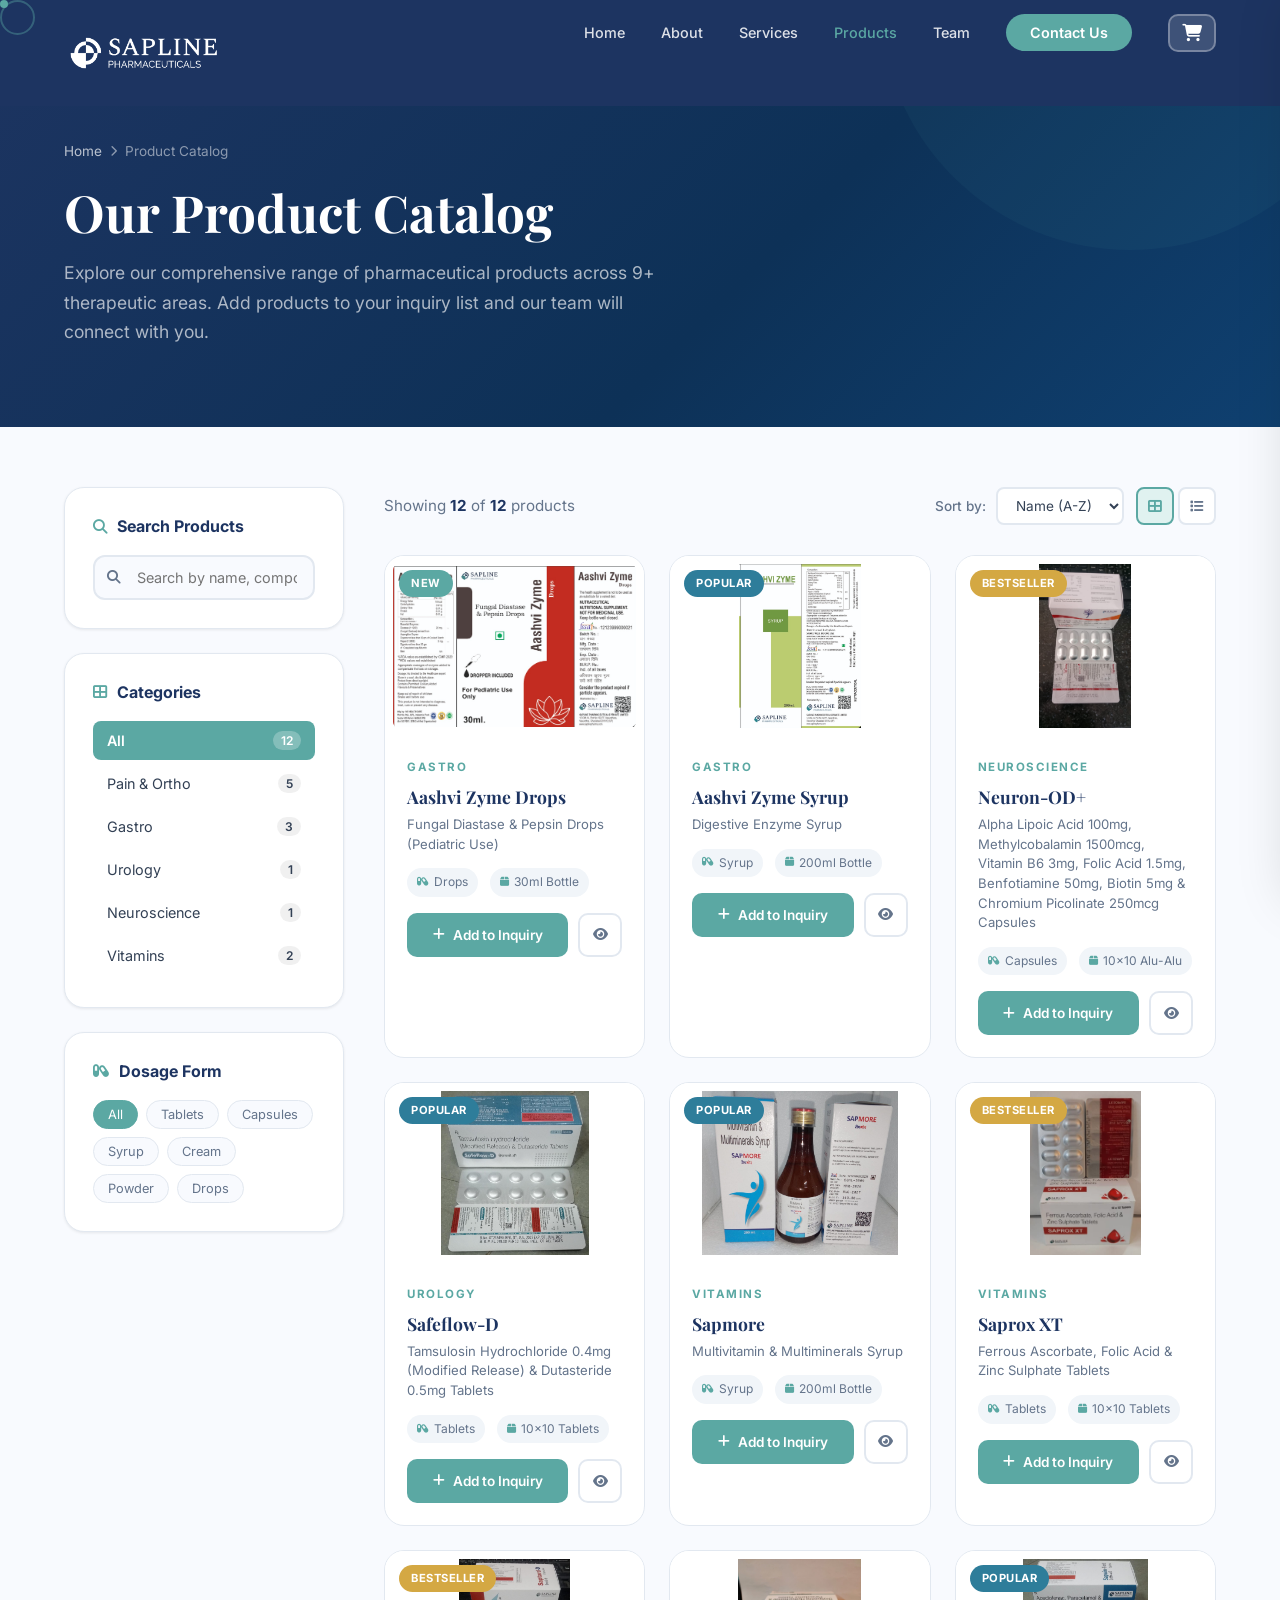
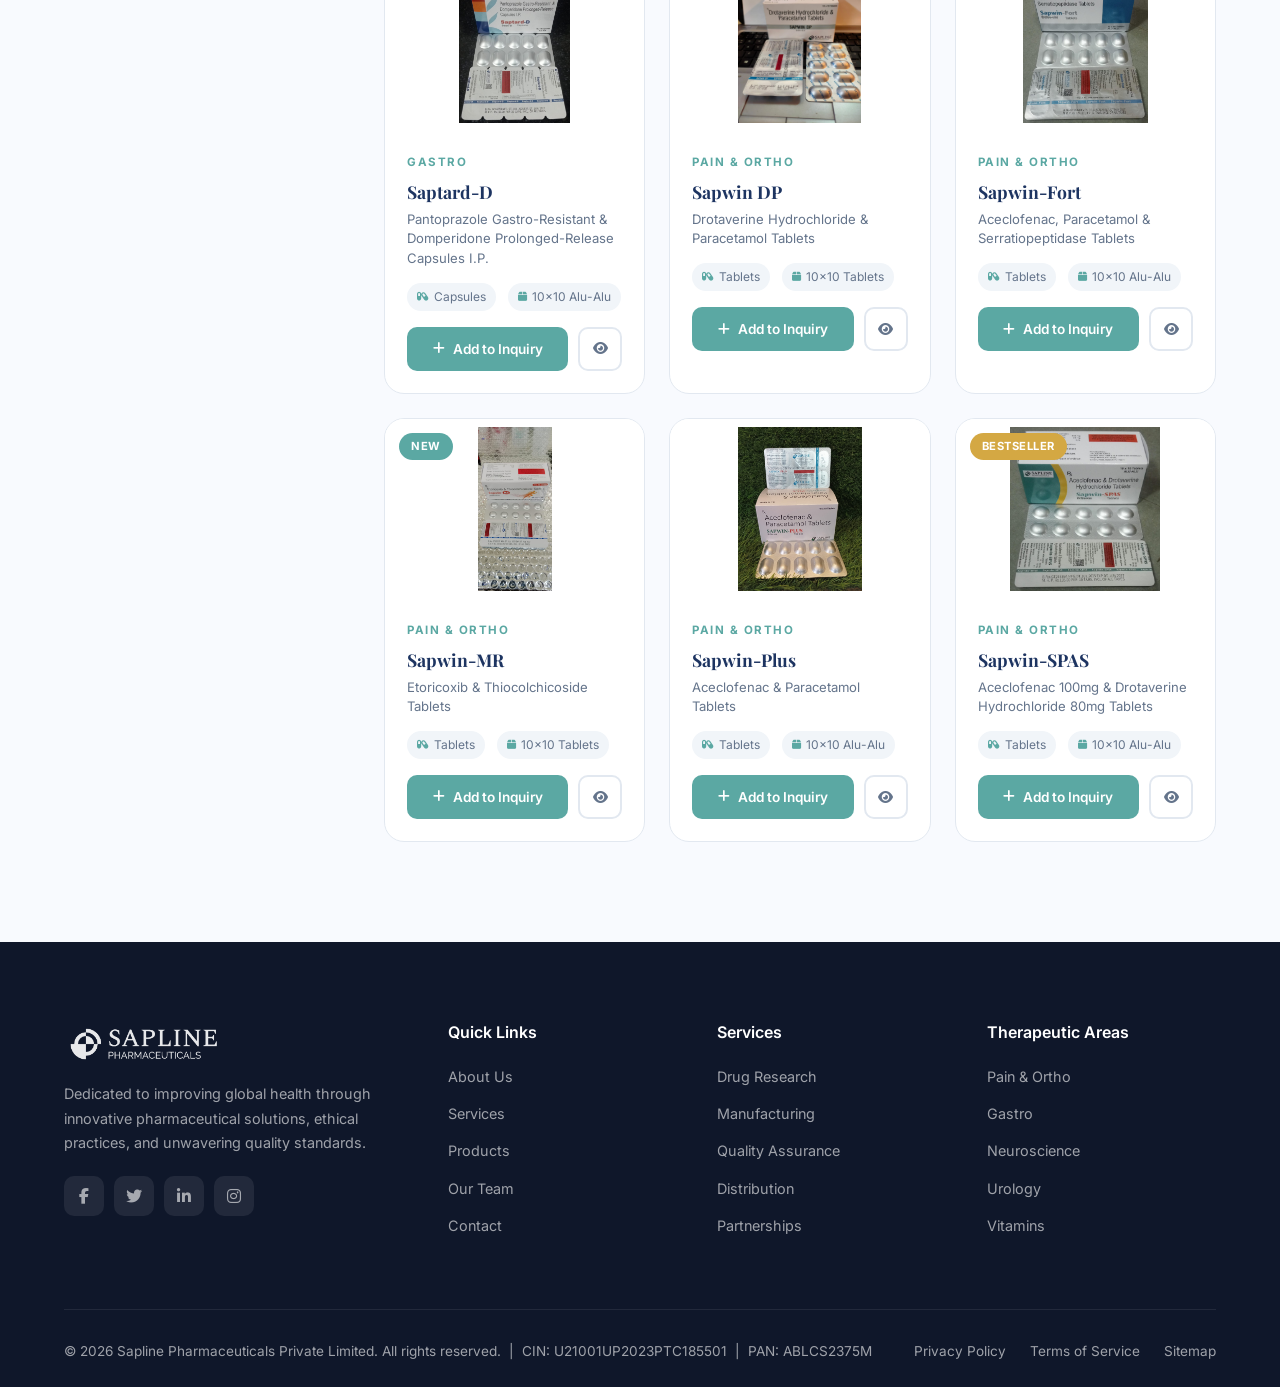
==== products.html @ 9d8cd152 "Build Sapline Pharmaceuticals corporate website Complete pharma website with hero section, about us," ====
<!DOCTYPE html>
<html lang="en">
<head>
    <meta charset="UTF-8">
    <meta name="viewport" content="width=device-width, initial-scale=1.0">
    <title>Product Catalog | Sapline Pharmaceutical</title>
    <link href="https://fonts.googleapis.com/css2?family=Playfair+Display:wght@400;600;700&family=Inter:wght@300;400;500;600;700&display=swap" rel="stylesheet">
    <link rel="stylesheet" href="https://cdnjs.cloudflare.com/ajax/libs/font-awesome/6.7.2/css/all.min.css">
    <link rel="stylesheet" href="css/style.css">
    <link rel="stylesheet" href="css/products.css">
</head>
<body>
    <!-- Custom Cursor -->
    <div class="cursor-dot" id="cursorDot"></div>
    <div class="cursor-outline" id="cursorOutline"></div>

    <!-- Navbar -->
    <nav class="navbar navbar-dark" id="navbar">
        <div class="container">
            <a href="index.html" class="logo">
                <img src="images/logo-transparent.png" alt="Sapline Pharmaceuticals" class="logo-img">
            </a>
            <ul class="nav-links" id="navLinks">
                <li><a href="index.html">Home</a></li>
                <li><a href="index.html#about">About</a></li>
                <li><a href="index.html#services">Services</a></li>
                <li><a href="products.html" style="color:var(--accent) !important">Products</a></li>
                <li><a href="index.html#team">Team</a></li>
                <li><a href="index.html#contact" class="nav-contact">Contact Us</a></li>
                <li>
                    <button class="nav-cart" onclick="openBasket()" title="Inquiry List">
                        <i class="fas fa-shopping-cart"></i>
                        <span class="nav-cart-count" id="topbarCount">0</span>
                    </button>
                </li>
            </ul>
            <div class="hamburger" id="hamburger">
                <span></span>
                <span></span>
                <span></span>
            </div>
        </div>
    </nav>
    <div class="nav-overlay" id="navOverlay"></div>

    <!-- Page Header -->
    <section class="page-header">
        <div class="container">
            <div class="page-breadcrumb">
                <a href="index.html">Home</a>
                <i class="fas fa-chevron-right"></i>
                <span>Product Catalog</span>
            </div>
            <h1>Our Product Catalog</h1>
            <p>Explore our comprehensive range of pharmaceutical products across 9+ therapeutic areas. Add products to your inquiry list and our team will connect with you.</p>
        </div>
    </section>

    <!-- Product Catalog -->
    <section class="catalog">
        <div class="container">
            <div class="catalog-layout">
                <!-- Sidebar -->
                <aside class="catalog-sidebar">
                    <!-- Search -->
                    <div class="filter-card">
                        <h3><i class="fas fa-search"></i> Search Products</h3>
                        <div class="search-box">
                            <i class="fas fa-search"></i>
                            <input type="text" id="searchInput" placeholder="Search by name, composition...">
                        </div>
                    </div>

                    <!-- Categories -->
                    <div class="filter-card">
                        <h3><i class="fas fa-th-large"></i> Categories</h3>
                        <ul class="filter-list" id="categoryList">
                            <!-- Rendered by JS -->
                        </ul>
                    </div>

                    <!-- Dosage Form -->
                    <div class="filter-card">
                        <h3><i class="fas fa-capsules"></i> Dosage Form</h3>
                        <div class="form-tags">
                            <button class="form-tag active" data-form="All" onclick="setFormFilter('All', this)">All</button>
                            <button class="form-tag" data-form="Tablets" onclick="setFormFilter('Tablets', this)">Tablets</button>
                            <button class="form-tag" data-form="Capsules" onclick="setFormFilter('Capsules', this)">Capsules</button>
                            <button class="form-tag" data-form="Syrup" onclick="setFormFilter('Syrup', this)">Syrup</button>
                            <button class="form-tag" data-form="Cream" onclick="setFormFilter('Cream', this)">Cream</button>
                            <button class="form-tag" data-form="Powder" onclick="setFormFilter('Powder', this)">Powder</button>
                            <button class="form-tag" data-form="Drops" onclick="setFormFilter('Drops', this)">Drops</button>
                        </div>
                    </div>
                </aside>

                <!-- Main -->
                <div class="catalog-main">
                    <!-- Top Bar -->
                    <div class="catalog-topbar">
                        <div class="catalog-count" id="catalogCount">
                            <!-- Rendered by JS -->
                        </div>
                        <div style="display:flex;align-items:center;gap:12px;">
                            <div class="catalog-sort">
                                <label>Sort by:</label>
                                <select id="sortSelect">
                                    <option value="name">Name (A-Z)</option>
                                    <option value="category">Category</option>
                                </select>
                            </div>
                            <div class="catalog-view-toggle">
                                <button class="view-btn active" onclick="setView('grid', this)" title="Grid View">
                                    <i class="fas fa-th-large"></i>
                                </button>
                                <button class="view-btn" onclick="setView('list', this)" title="List View">
                                    <i class="fas fa-list"></i>
                                </button>
                            </div>
                        </div>
                    </div>

                    <!-- Product Grid -->
                    <div class="catalog-grid" id="catalogGrid">
                        <!-- Rendered by JS -->
                    </div>
                </div>
            </div>
        </div>
    </section>


    <!-- Basket Side Panel -->
    <div class="basket-overlay" id="basketOverlay"></div>
    <div class="basket-panel" id="basketPanel">
        <div class="basket-header">
            <h3><i class="fas fa-clipboard-list"></i> Inquiry List <span class="basket-header-count">0 items</span></h3>
            <button class="basket-close" onclick="closeBasket()"><i class="fas fa-times"></i></button>
        </div>
        <div class="basket-body" id="basketBody">
            <!-- Rendered by JS -->
        </div>
        <div class="basket-footer">
            <p><i class="fas fa-info-circle"></i> Submit your inquiry and our team will contact you within <strong>5–10 minutes</strong> during business hours.</p>
            <button class="btn-submit-inquiry" onclick="openInquiryModal()">
                Submit Inquiry <i class="fas fa-paper-plane"></i>
            </button>
            <button class="btn-clear-basket" onclick="clearBasket()">
                Clear All
            </button>
        </div>
    </div>

    <!-- Inquiry Form Modal -->
    <div class="inquiry-modal-overlay" id="inquiryModal">
        <div class="inquiry-modal">
            <div class="inquiry-modal-header">
                <h3>Complete Your Inquiry</h3>
                <button class="inquiry-modal-close" onclick="closeInquiryModal()"><i class="fas fa-times"></i></button>
            </div>
            <div class="inquiry-modal-body">
                <div class="inquiry-product-summary">
                    <h4>Products Selected</h4>
                    <ul id="inquirySummaryList">
                        <!-- Rendered by JS -->
                    </ul>
                </div>
                <form class="inquiry-form" id="inquiryForm" action="https://formspree.io/f/xbdppoaq" method="POST">
                    <input type="hidden" name="_subject" value="Product Inquiry from Sapline Website">
                    <input type="hidden" name="products" id="inqProductsHidden">
                    <div class="form-row">
                        <div class="form-group">
                            <label for="inqName">Full Name *</label>
                            <input type="text" id="inqName" name="name" placeholder="Your full name" required>
                        </div>
                        <div class="form-group">
                            <label for="inqEmail">Email *</label>
                            <input type="email" id="inqEmail" name="email" placeholder="you@company.com" required>
                        </div>
                    </div>
                    <div class="form-row">
                        <div class="form-group">
                            <label for="inqPhone">Phone Number *</label>
                            <input type="tel" id="inqPhone" name="phone" placeholder="+91 XXXXX XXXXX" required>
                        </div>
                        <div class="form-group">
                            <label for="inqCompany">Company / Hospital</label>
                            <input type="text" id="inqCompany" name="company" placeholder="Your organization">
                        </div>
                    </div>
                    <div class="form-group">
                        <label for="inqMessage">Additional Requirements</label>
                        <textarea id="inqMessage" name="message" placeholder="Quantity, specific strengths, delivery timeline..."></textarea>
                    </div>
                    <button type="submit" class="btn-send-inquiry">
                        Send Inquiry <i class="fas fa-paper-plane"></i>
                    </button>
                </form>
            </div>
        </div>
    </div>

    <!-- Success Modal -->
    <div class="success-modal-overlay" id="successModal">
        <div class="success-modal">
            <div class="success-icon">
                <i class="fas fa-check"></i>
            </div>
            <h2>Inquiry Submitted!</h2>
            <p class="success-subtitle">
                Thank you for your interest. Our team will <strong>connect with you via call within 5–10 minutes</strong> during business hours. Your product list has been sent to our team.
            </p>
            <div class="success-contact-info">
                <p><i class="fas fa-envelope"></i> saplinepharmaceutical@gmail.com</p>
                <p><i class="fas fa-phone-alt"></i> +91 8002496973</p>
                <p><i class="fas fa-clock"></i> Mon – Sat, 9 AM – 6 PM IST</p>
            </div>
            <button class="btn btn-primary" onclick="closeSuccess()">
                Continue Browsing <i class="fas fa-arrow-right"></i>
            </button>
        </div>
    </div>

    <!-- Quick View Modal -->
    <div class="quickview-overlay" id="quickviewOverlay">
        <div class="quickview-modal">
            <div class="quickview-top">
                <div class="quickview-image">
                    <i class="fas fa-pills" id="qvIcon"></i>
                </div>
                <div class="quickview-info">
                    <button class="quickview-close" onclick="closeQuickView()"><i class="fas fa-times"></i></button>
                    <div class="quickview-category" id="qvCategory">Category</div>
                    <h2 id="qvName">Product Name</h2>
                    <div class="quickview-details">
                        <div class="quickview-detail">
                            <strong>Composition</strong>
                            <span id="qvComposition">—</span>
                        </div>
                        <div class="quickview-detail">
                            <strong>Dosage Form</strong>
                            <span id="qvForm">—</span>
                        </div>
                        <div class="quickview-detail">
                            <strong>Packaging</strong>
                            <span id="qvPackaging">—</span>
                        </div>
                        <div class="quickview-detail">
                            <strong>Category</strong>
                            <span id="qvCategory2">—</span>
                        </div>
                    </div>
                    <div class="quickview-actions">
                        <button class="btn-inquiry" id="qvInquiryBtn">
                            <i class="fas fa-plus"></i> Add to Inquiry
                        </button>
                    </div>
                </div>
            </div>
        </div>
    </div>

    <!-- Footer -->
    <footer class="footer">
        <div class="container">
            <div class="footer-grid">
                <div class="footer-brand">
                    <a href="index.html" class="logo">
                        <img src="images/logo-transparent.png" alt="Sapline Pharmaceuticals" class="logo-img">
                    </a>
                    <p>Dedicated to improving global health through innovative pharmaceutical solutions, ethical practices, and unwavering quality standards.</p>
                    <div class="footer-socials">
                        <a href="#"><i class="fab fa-facebook-f"></i></a>
                        <a href="#"><i class="fab fa-twitter"></i></a>
                        <a href="#"><i class="fab fa-linkedin-in"></i></a>
                        <a href="#"><i class="fab fa-instagram"></i></a>
                    </div>
                </div>
                <div class="footer-col">
                    <h4>Quick Links</h4>
                    <ul>
                        <li><a href="index.html#about">About Us</a></li>
                        <li><a href="index.html#services">Services</a></li>
                        <li><a href="products.html">Products</a></li>
                        <li><a href="index.html#team">Our Team</a></li>
                        <li><a href="index.html#contact">Contact</a></li>
                    </ul>
                </div>
                <div class="footer-col">
                    <h4>Services</h4>
                    <ul>
                        <li><a href="#">Drug Research</a></li>
                        <li><a href="#">Manufacturing</a></li>
                        <li><a href="#">Quality Assurance</a></li>
                        <li><a href="#">Distribution</a></li>
                        <li><a href="#">Partnerships</a></li>
                    </ul>
                </div>
                <div class="footer-col">
                    <h4>Therapeutic Areas</h4>
                    <ul>
                        <li><a href="products.html">Pain & Ortho</a></li>
                        <li><a href="products.html">Gastro</a></li>
                        <li><a href="products.html">Neuroscience</a></li>
                        <li><a href="products.html">Urology</a></li>
                        <li><a href="products.html">Vitamins</a></li>
                    </ul>
                </div>
            </div>
            <div class="footer-bottom">
                <p>&copy; 2026 Sapline Pharmaceuticals Private Limited. All rights reserved. &nbsp;|&nbsp; CIN: U21001UP2023PTC185501 &nbsp;|&nbsp; PAN: ABLCS2375M</p>
                <div class="footer-bottom-links">
                    <a href="#">Privacy Policy</a>
                    <a href="#">Terms of Service</a>
                    <a href="#">Sitemap</a>
                </div>
            </div>
        </div>
    </footer>

    <!-- Back to Top -->
    <button class="back-to-top" id="backToTop">
        <i class="fas fa-arrow-up"></i>
    </button>

    <script src="js/main.js"></script>
    <script src="js/products.js"></script>
</body>
</html>
---- css/style.css ----
/* ============================================
   SAPLINE PHARMACEUTICAL — MAIN STYLES
   ============================================ */

/* ===== CSS VARIABLES ===== */
:root {
    --primary: #1d3461;
    --primary-light: #25497d;
    --accent: #5ba8a3;
    --accent-dark: #4a9090;
    --accent-light: #e0f2f0;
    --secondary: #2e7d9a;
    --white: #ffffff;
    --light: #f8fafe;
    --gray-100: #f1f5f9;
    --gray-200: #e2e8f0;
    --gray-300: #cbd5e1;
    --gray-500: #64748b;
    --gray-700: #334155;
    --gray-900: #0f172a;
    --gold: #d4a843;
    --shadow-sm: 0 1px 3px rgba(0,0,0,0.08);
    --shadow-md: 0 4px 20px rgba(0,0,0,0.1);
    --shadow-lg: 0 10px 40px rgba(0,0,0,0.12);
    --shadow-xl: 0 20px 60px rgba(0,0,0,0.15);
    --radius: 12px;
    --radius-lg: 20px;
    --transition: all 0.4s cubic-bezier(0.25, 0.46, 0.45, 0.94);
}

/* ===== RESET & BASE ===== */
*, *::before, *::after {
    margin: 0;
    padding: 0;
    box-sizing: border-box;
}

html {
    scroll-behavior: smooth;
    scroll-padding-top: 80px;
}

body {
    font-family: 'Inter', sans-serif;
    color: var(--gray-700);
    line-height: 1.7;
    overflow-x: hidden;
    background: var(--white);
}

h1, h2, h3, h4 {
    font-family: 'Playfair Display', serif;
    color: var(--primary);
    line-height: 1.3;
}

a {
    text-decoration: none;
    color: inherit;
}

img {
    max-width: 100%;
    display: block;
}

/* ===== UTILITY ===== */
.container {
    max-width: 1200px;
    margin: 0 auto;
    padding: 0 24px;
}

.section {
    padding: 100px 0;
}

.section-label {
    display: inline-flex;
    align-items: center;
    gap: 8px;
    font-size: 0.8rem;
    font-weight: 600;
    letter-spacing: 3px;
    text-transform: uppercase;
    color: var(--accent);
    margin-bottom: 16px;
}

.section-label::before {
    content: '';
    width: 30px;
    height: 2px;
    background: var(--accent);
}

.section-title {
    font-size: clamp(2rem, 4vw, 3rem);
    margin-bottom: 20px;
}

.section-subtitle {
    font-size: 1.1rem;
    color: var(--gray-500);
    max-width: 600px;
}

.section-header {
    text-align: center;
    margin-bottom: 60px;
}

.section-header .section-subtitle {
    margin: 0 auto;
}

/* ===== BUTTONS ===== */
.btn {
    display: inline-flex;
    align-items: center;
    gap: 10px;
    padding: 14px 32px;
    border-radius: 50px;
    font-family: 'Inter', sans-serif;
    font-size: 0.95rem;
    font-weight: 600;
    cursor: pointer;
    border: none;
    transition: var(--transition);
    position: relative;
    overflow: hidden;
}

.btn-primary {
    background: var(--accent);
    color: var(--white);
}

.btn-primary:hover {
    background: var(--accent-dark);
    transform: translateY(-2px);
    box-shadow: 0 8px 25px rgba(91, 168, 163, 0.4);
}

.btn-outline {
    background: transparent;
    color: var(--white);
    border: 2px solid rgba(255,255,255,0.4);
}

.btn-outline:hover {
    background: var(--white);
    color: var(--primary);
    border-color: var(--white);
}

.btn-dark {
    background: var(--primary);
    color: var(--white);
}

.btn-dark:hover {
    background: var(--primary-light);
    transform: translateY(-2px);
    box-shadow: 0 8px 25px rgba(29, 52, 97, 0.3);
}

/* ===== ANIMATIONS ===== */
@keyframes fadeInUp {
    from { opacity: 0; transform: translateY(40px); }
    to { opacity: 1; transform: translateY(0); }
}

@keyframes fadeInLeft {
    from { opacity: 0; transform: translateX(-40px); }
    to { opacity: 1; transform: translateX(0); }
}

@keyframes fadeInRight {
    from { opacity: 0; transform: translateX(40px); }
    to { opacity: 1; transform: translateX(0); }
}

@keyframes fadeIn {
    from { opacity: 0; }
    to { opacity: 1; }
}

@keyframes scaleIn {
    from { opacity: 0; transform: scale(0.9); }
    to { opacity: 1; transform: scale(1); }
}

@keyframes float {
    0%, 100% { transform: translateY(0); }
    50% { transform: translateY(-15px); }
}

@keyframes pulse {
    0%, 100% { transform: scale(1); opacity: 0.6; }
    50% { transform: scale(1.05); opacity: 0.8; }
}

@keyframes slideDown {
    from { transform: translateY(-100%); opacity: 0; }
    to { transform: translateY(0); opacity: 1; }
}

@keyframes morphBlob {
    0% { border-radius: 60% 40% 30% 70% / 60% 30% 70% 40%; }
    50% { border-radius: 30% 60% 70% 40% / 50% 60% 30% 60%; }
    100% { border-radius: 60% 40% 30% 70% / 60% 30% 70% 40%; }
}

@keyframes shimmer {
    0% { background-position: -200% 0; }
    100% { background-position: 200% 0; }
}

@keyframes bounceIn {
    0% { transform: scale(0); opacity: 0; }
    50% { transform: scale(1.15); }
    100% { transform: scale(1); opacity: 1; }
}

@keyframes slideInRight {
    from { transform: translateX(100%); opacity: 0; }
    to { transform: translateX(0); opacity: 1; }
}

@keyframes slideOutRight {
    from { transform: translateX(0); opacity: 1; }
    to { transform: translateX(100%); opacity: 0; }
}

.reveal {
    opacity: 0;
    transform: translateY(40px);
    transition: opacity 0.8s ease, transform 0.8s ease;
}

.reveal.active {
    opacity: 1;
    transform: translateY(0);
}

.reveal-left {
    opacity: 0;
    transform: translateX(-40px);
    transition: opacity 0.8s ease, transform 0.8s ease;
}

.reveal-left.active {
    opacity: 1;
    transform: translateX(0);
}

.reveal-right {
    opacity: 0;
    transform: translateX(40px);
    transition: opacity 0.8s ease, transform 0.8s ease;
}

.reveal-right.active {
    opacity: 1;
    transform: translateX(0);
}

.reveal-scale {
    opacity: 0;
    transform: scale(0.9);
    transition: opacity 0.8s ease, transform 0.8s ease;
}

.reveal-scale.active {
    opacity: 1;
    transform: scale(1);
}

.stagger-children .reveal:nth-child(1) { transition-delay: 0.1s; }
.stagger-children .reveal:nth-child(2) { transition-delay: 0.2s; }
.stagger-children .reveal:nth-child(3) { transition-delay: 0.3s; }
.stagger-children .reveal:nth-child(4) { transition-delay: 0.4s; }
.stagger-children .reveal:nth-child(5) { transition-delay: 0.5s; }
.stagger-children .reveal:nth-child(6) { transition-delay: 0.6s; }

/* ===== PRELOADER ===== */
.preloader {
    position: fixed;
    top: 0;
    left: 0;
    width: 100%;
    height: 100%;
    background: var(--primary);
    z-index: 10000;
    display: flex;
    flex-direction: column;
    align-items: center;
    justify-content: center;
    transition: opacity 0.6s ease, visibility 0.6s ease;
}

.preloader.hide {
    opacity: 0;
    visibility: hidden;
}

.preloader-logo {
    display: flex;
    flex-direction: column;
    align-items: center;
    gap: 6px;
    margin-bottom: 30px;
    animation: fadeIn 0.8s ease;
}

.preloader-logo-img {
    height: 64px;
    width: auto;
    filter: brightness(0) invert(1);
}

.preloader-bar {
    width: 200px;
    height: 3px;
    background: rgba(255,255,255,0.1);
    border-radius: 10px;
    overflow: hidden;
}

.preloader-bar::after {
    content: '';
    display: block;
    width: 0%;
    height: 100%;
    background: var(--accent);
    border-radius: 10px;
    animation: loadBar 1.8s ease forwards;
}

@keyframes loadBar {
    to { width: 100%; }
}

/* ===== NAVBAR ===== */
.navbar {
    position: fixed;
    top: 0;
    left: 0;
    width: 100%;
    z-index: 1000;
    padding: 20px 0;
    transition: var(--transition);
}

.navbar.scrolled {
    background: rgba(255, 255, 255, 0.97);
    backdrop-filter: blur(20px);
    padding: 12px 0;
    box-shadow: 0 2px 20px rgba(0,0,0,0.08);
}

.navbar .container {
    display: flex;
    align-items: center;
    justify-content: space-between;
}

.logo {
    display: flex;
    align-items: center;
    gap: 12px;
    text-decoration: none;
    transition: var(--transition);
}

/* Real logo image — always original colors */
.logo-img {
    height: 44px;
    width: auto;
    filter: none;
    transition: opacity 0.3s ease;
    flex-shrink: 0;
}

.logo:hover .logo-img {
    opacity: 0.85;
}

/* Home page: frosted-glass pill on hero (before scroll) */
.navbar:not(.scrolled):not(.navbar-dark) .logo {
    background: rgba(255, 255, 255, 0.92);
    padding: 6px 16px 6px 10px;
    border-radius: 50px;
    backdrop-filter: blur(8px);
}

/* White scrolled navbar: no pill needed */
.navbar.scrolled .logo {
    background: none;
    padding: 0;
    backdrop-filter: none;
}

/* Products page dark navbar: white logo, no pill */
.navbar-dark .logo-img {
    filter: brightness(0) invert(1);
}


.nav-links {
    display: flex;
    align-items: center;
    gap: 36px;
    list-style: none;
}

.nav-links a {
    font-size: 0.9rem;
    font-weight: 500;
    color: rgba(255,255,255,0.85);
    transition: var(--transition);
    position: relative;
}

.nav-links a::after {
    content: '';
    position: absolute;
    bottom: -4px;
    left: 0;
    width: 0;
    height: 2px;
    background: var(--accent);
    transition: var(--transition);
}

.nav-links a:hover::after {
    width: 100%;
}

.nav-links a:hover {
    color: var(--white);
}

.navbar.scrolled .nav-links a {
    color: var(--gray-500);
}

.navbar.scrolled .nav-links a:hover {
    color: var(--primary);
}

.nav-contact {
    padding: 10px 24px;
    background: var(--accent);
    color: var(--white) !important;
    border-radius: 50px;
    font-weight: 600 !important;
}

.nav-contact:hover {
    background: var(--accent-dark);
    color: var(--white) !important;
    transform: translateY(-1px);
}

.nav-contact::after {
    display: none !important;
}

/* Navbar on inner pages (always dark) */
.navbar-dark {
    background: var(--primary);
    padding: 14px 0;
}

.navbar-dark.scrolled {
    background: var(--primary);
    box-shadow: 0 4px 20px rgba(0,0,0,0.2);
}


.navbar-dark .nav-links a {
    color: rgba(255,255,255,0.85);
}

.navbar-dark.scrolled .nav-links a {
    color: rgba(255,255,255,0.85);
}

.navbar-dark .nav-links a:hover {
    color: var(--white);
}

.navbar-dark.scrolled .nav-links a:hover {
    color: var(--white);
}

.navbar-dark .hamburger span {
    background: var(--white);
}

.navbar-dark.scrolled .hamburger span {
    background: var(--white);
}

.hamburger {
    display: none;
    flex-direction: column;
    gap: 5px;
    cursor: pointer;
    z-index: 1001;
}

.hamburger span {
    width: 25px;
    height: 2px;
    background: var(--white);
    transition: var(--transition);
}

.navbar.scrolled .hamburger span {
    background: var(--primary);
}

/* ===== HERO ===== */
.hero {
    position: relative;
    min-height: 100vh;
    display: flex;
    align-items: center;
    background: linear-gradient(135deg, var(--primary) 0%, #244070 50%, #2a4e82 100%);
    overflow: hidden;
}

.hero-bg-shapes {
    position: absolute;
    width: 100%;
    height: 100%;
    top: 0;
    left: 0;
    overflow: hidden;
}

.hero-shape {
    position: absolute;
    border-radius: 50%;
    opacity: 0.06;
    background: var(--accent);
}

.hero-shape:nth-child(1) {
    width: 600px;
    height: 600px;
    top: -200px;
    right: -100px;
    animation: morphBlob 8s ease-in-out infinite, float 6s ease-in-out infinite;
}

.hero-shape:nth-child(2) {
    width: 400px;
    height: 400px;
    bottom: -100px;
    left: -100px;
    animation: morphBlob 10s ease-in-out infinite reverse, float 8s ease-in-out infinite reverse;
}

.hero-shape:nth-child(3) {
    width: 200px;
    height: 200px;
    top: 50%;
    left: 50%;
    animation: pulse 4s ease-in-out infinite;
}

.hero-particles {
    position: absolute;
    width: 100%;
    height: 100%;
    top: 0;
    left: 0;
}

.particle {
    position: absolute;
    width: 4px;
    height: 4px;
    background: rgba(91, 168, 163, 0.3);
    border-radius: 50%;
    animation: float 3s ease-in-out infinite;
}

.hero-grid {
    position: absolute;
    width: 100%;
    height: 100%;
    background-image:
        linear-gradient(rgba(255,255,255,0.03) 1px, transparent 1px),
        linear-gradient(90deg, rgba(255,255,255,0.03) 1px, transparent 1px);
    background-size: 60px 60px;
}

.hero .container {
    position: relative;
    z-index: 2;
    display: grid;
    grid-template-columns: 1fr 1fr;
    gap: 60px;
    align-items: center;
    padding-top: 100px;
    padding-bottom: 60px;
}

.hero-content {
    animation: fadeInLeft 1s ease 0.5s both;
}

.hero-badge {
    display: inline-flex;
    align-items: center;
    gap: 8px;
    padding: 8px 18px;
    background: rgba(91, 168, 163, 0.15);
    border: 1px solid rgba(91, 168, 163, 0.3);
    border-radius: 50px;
    color: var(--accent);
    font-size: 0.8rem;
    font-weight: 600;
    letter-spacing: 1px;
    text-transform: uppercase;
    margin-bottom: 24px;
}

.hero-badge i {
    font-size: 0.7rem;
}

.hero h1 {
    font-size: clamp(2.5rem, 5vw, 3.8rem);
    color: var(--white);
    margin-bottom: 24px;
    line-height: 1.15;
}

.hero h1 .highlight {
    background: linear-gradient(135deg, var(--accent), #7ecdc8);
    -webkit-background-clip: text;
    -webkit-text-fill-color: transparent;
    background-clip: text;
}

.hero-description {
    font-size: 1.15rem;
    color: rgba(255,255,255,0.7);
    margin-bottom: 40px;
    max-width: 520px;
    line-height: 1.8;
}

.hero-buttons {
    display: flex;
    gap: 16px;
    flex-wrap: wrap;
}

.hero-stats {
    display: flex;
    gap: 40px;
    margin-top: 50px;
    padding-top: 40px;
    border-top: 1px solid rgba(255,255,255,0.1);
}

.hero-stat h3 {
    font-size: 2.2rem;
    color: var(--accent);
    font-family: 'Inter', sans-serif;
    font-weight: 700;
}

.hero-stat p {
    color: rgba(255,255,255,0.5);
    font-size: 0.85rem;
    font-weight: 500;
    text-transform: uppercase;
    letter-spacing: 1px;
}

.hero-visual {
    animation: fadeInRight 1s ease 0.8s both;
    position: relative;
    display: flex;
    justify-content: center;
    align-items: center;
}

.hero-image-wrapper {
    position: relative;
    width: 450px;
    height: 450px;
}

.hero-main-circle {
    width: 100%;
    height: 100%;
    border-radius: 50%;
    background: linear-gradient(135deg, rgba(91,168,163,0.2), rgba(46,125,154,0.2));
    display: flex;
    align-items: center;
    justify-content: center;
    position: relative;
    animation: morphBlob 10s ease-in-out infinite;
}

.hero-main-circle img {
    width: 75%;
    height: 75%;
    object-fit: cover;
    border-radius: 50%;
}

.hero-floating-card {
    position: absolute;
    background: rgba(255,255,255,0.1);
    backdrop-filter: blur(20px);
    border: 1px solid rgba(255,255,255,0.15);
    border-radius: var(--radius);
    padding: 16px 20px;
    display: flex;
    align-items: center;
    gap: 12px;
    color: var(--white);
    animation: float 4s ease-in-out infinite;
}

.hero-floating-card:nth-child(2) {
    top: 10%;
    right: -30px;
    animation-delay: 0.5s;
}

.hero-floating-card:nth-child(3) {
    bottom: 15%;
    left: -40px;
    animation-delay: 1s;
}

.hero-floating-card .card-icon {
    width: 44px;
    height: 44px;
    border-radius: 10px;
    background: rgba(91, 168, 163, 0.3);
    display: flex;
    align-items: center;
    justify-content: center;
    font-size: 1.1rem;
    color: var(--accent);
}

.hero-floating-card .card-text h4 {
    font-family: 'Inter', sans-serif;
    font-size: 0.85rem;
    color: var(--white);
    font-weight: 600;
}

.hero-floating-card .card-text p {
    font-size: 0.75rem;
    color: rgba(255,255,255,0.6);
}

/* ===== TRUSTED BY ===== */
.trusted {
    padding: 40px 0;
    background: var(--light);
    border-bottom: 1px solid var(--gray-200);
}

.trusted p {
    text-align: center;
    font-size: 0.8rem;
    text-transform: uppercase;
    letter-spacing: 3px;
    color: var(--gray-500);
    font-weight: 600;
    margin-bottom: 30px;
}

.trusted-logos {
    display: flex;
    justify-content: center;
    align-items: center;
    gap: 60px;
    flex-wrap: wrap;
    opacity: 0.4;
}

.trusted-logos i {
    font-size: 2.5rem;
    color: var(--gray-500);
    transition: var(--transition);
}

.trusted-logos i:hover {
    opacity: 1;
    color: var(--primary);
}

/* ===== ABOUT ===== */
.about {
    background: var(--white);
}

.about-grid {
    display: grid;
    grid-template-columns: 1fr 1fr;
    gap: 80px;
    align-items: center;
}

.about-image {
    position: relative;
}

.about-image-main {
    border-radius: var(--radius-lg);
    overflow: hidden;
    box-shadow: var(--shadow-xl);
}

.about-image-main img {
    width: 100%;
    height: 480px;
    object-fit: cover;
    object-position: center top;
    filter: contrast(1.05) brightness(1.02);
}

.about-experience-badge {
    position: absolute;
    bottom: -30px;
    right: -30px;
    width: 140px;
    height: 140px;
    background: var(--accent);
    border-radius: 50%;
    display: flex;
    flex-direction: column;
    align-items: center;
    justify-content: center;
    color: var(--white);
    box-shadow: var(--shadow-lg);
    animation: pulse 3s ease-in-out infinite;
}

.about-experience-badge h3 {
    font-size: 2.5rem;
    color: var(--white);
    font-family: 'Inter', sans-serif;
    font-weight: 700;
    line-height: 1;
}

.about-experience-badge p {
    font-size: 0.7rem;
    text-transform: uppercase;
    letter-spacing: 1px;
    font-weight: 600;
}

.about-content .section-subtitle {
    margin-bottom: 30px;
}

.about-features {
    display: grid;
    grid-template-columns: 1fr 1fr;
    gap: 20px;
    margin-bottom: 30px;
}

.about-feature {
    display: flex;
    align-items: center;
    gap: 12px;
    padding: 12px 16px;
    background: var(--light);
    border-radius: var(--radius);
    transition: var(--transition);
}

.about-feature:hover {
    background: var(--accent-light);
    transform: translateX(5px);
}

.about-feature i {
    color: var(--accent);
    font-size: 1.1rem;
}

.about-feature span {
    font-size: 0.9rem;
    font-weight: 500;
    color: var(--gray-700);
}

/* ===== DIRECTOR MESSAGE ===== */
.director {
    background: var(--light);
    position: relative;
    overflow: hidden;
}

.director::before {
    content: '\201C';
    position: absolute;
    top: 40px;
    left: 60px;
    font-size: 20rem;
    font-family: 'Playfair Display', serif;
    color: var(--accent);
    opacity: 0.05;
    line-height: 1;
}

.director-card {
    max-width: 1000px;
    margin: 0 auto;
    display: grid;
    grid-template-columns: 300px 1fr;
    gap: 60px;
    align-items: center;
    background: var(--white);
    border-radius: var(--radius-lg);
    padding: 50px;
    box-shadow: var(--shadow-lg);
    position: relative;
}

.director-image {
    position: relative;
}

.director-image img {
    width: 100%;
    height: 350px;
    object-fit: cover;
    object-position: top center;
    border-radius: var(--radius);
    background: linear-gradient(160deg, #1d3461 0%, #25497d 40%, #2e7d9a 70%, #3a9a95 100%);
}

.director-image::after {
    content: '';
    position: absolute;
    top: 15px;
    left: 15px;
    width: 100%;
    height: 100%;
    border: 2px solid var(--accent);
    border-radius: var(--radius);
    z-index: -1;
}

.director-content {
    position: relative;
}

.director-quote-icon {
    width: 60px;
    height: 60px;
    background: linear-gradient(135deg, var(--accent), #7ecdc8);
    border-radius: 50%;
    display: flex;
    align-items: center;
    justify-content: center;
    color: var(--white);
    font-size: 1.3rem;
    margin-bottom: 24px;
}

.director-message {
    font-size: 1.1rem;
    line-height: 1.9;
    color: var(--gray-700);
    margin-bottom: 30px;
    font-style: italic;
}

.director-name {
    font-size: 1.4rem;
    font-weight: 700;
    color: var(--primary);
    margin-bottom: 4px;
}

.director-title {
    color: var(--accent);
    font-weight: 600;
    font-size: 0.9rem;
    text-transform: uppercase;
    letter-spacing: 1px;
}

.director-signature {
    margin-top: 15px;
    font-family: 'Playfair Display', serif;
    font-size: 1.8rem;
    color: var(--gray-300);
    font-style: italic;
}

/* ===== SERVICES ===== */
.services {
    background: var(--white);
}

.services-grid {
    display: grid;
    grid-template-columns: repeat(3, 1fr);
    gap: 30px;
}

.service-card {
    padding: 40px 30px;
    border-radius: var(--radius-lg);
    background: var(--white);
    border: 1px solid var(--gray-200);
    transition: var(--transition);
    position: relative;
    overflow: hidden;
}

.service-card::before {
    content: '';
    position: absolute;
    top: 0;
    left: 0;
    width: 100%;
    height: 4px;
    background: linear-gradient(90deg, var(--accent), var(--secondary));
    transform: scaleX(0);
    transform-origin: left;
    transition: transform 0.5s ease;
}

.service-card:hover::before {
    transform: scaleX(1);
}

.service-card:hover {
    transform: translateY(-8px);
    box-shadow: var(--shadow-lg);
    border-color: transparent;
}

.service-icon {
    width: 70px;
    height: 70px;
    border-radius: 16px;
    background: var(--accent-light);
    display: flex;
    align-items: center;
    justify-content: center;
    font-size: 1.5rem;
    color: var(--accent);
    margin-bottom: 24px;
    transition: var(--transition);
}

.service-card:hover .service-icon {
    background: var(--accent);
    color: var(--white);
    transform: scale(1.1);
}

.service-card h3 {
    font-size: 1.3rem;
    margin-bottom: 12px;
}

.service-card p {
    color: var(--gray-500);
    font-size: 0.95rem;
    line-height: 1.7;
}

/* ===== STATS ===== */
.stats {
    background: linear-gradient(135deg, var(--primary) 0%, #244070 100%);
    padding: 80px 0;
    position: relative;
    overflow: hidden;
}

.stats::before {
    content: '';
    position: absolute;
    width: 400px;
    height: 400px;
    background: rgba(91,168,163,0.08);
    border-radius: 50%;
    top: -200px;
    right: -100px;
    animation: morphBlob 8s ease-in-out infinite;
}

.stats-grid {
    display: grid;
    grid-template-columns: repeat(4, 1fr);
    gap: 40px;
    position: relative;
    z-index: 2;
}

.stat-item {
    text-align: center;
}

.stat-number {
    font-size: 3.5rem;
    font-weight: 700;
    color: var(--accent);
    font-family: 'Inter', sans-serif;
    line-height: 1;
    margin-bottom: 8px;
}

.stat-label {
    color: rgba(255,255,255,0.6);
    font-size: 0.9rem;
    font-weight: 500;
    text-transform: uppercase;
    letter-spacing: 1px;
}

/* ===== PRODUCTS PREVIEW (Home) ===== */
.products {
    background: var(--light);
}

.products-grid {
    display: flex;
    flex-wrap: wrap;
    justify-content: center;
    gap: 24px;
}

.products-grid .product-card {
    flex: 0 1 calc(20% - 20px);
    min-width: 200px;
}

.product-card {
    background: var(--white);
    border-radius: var(--radius-lg);
    overflow: hidden;
    transition: var(--transition);
    border: 1px solid var(--gray-200);
}

.product-card:hover {
    transform: translateY(-8px);
    box-shadow: var(--shadow-lg);
}

.product-image {
    height: 200px;
    background: linear-gradient(135deg, var(--accent-light), #dfe6e9);
    display: flex;
    align-items: center;
    justify-content: center;
    font-size: 3rem;
    color: var(--accent);
    position: relative;
    overflow: hidden;
}

.product-image::after {
    content: '';
    position: absolute;
    width: 100%;
    height: 100%;
    background: linear-gradient(135deg, transparent 60%, rgba(91,168,163,0.1));
}

.product-info {
    padding: 24px;
}

.product-category {
    font-size: 0.75rem;
    text-transform: uppercase;
    letter-spacing: 1px;
    color: var(--accent);
    font-weight: 600;
    margin-bottom: 8px;
}

.product-info h3 {
    font-size: 1.1rem;
    margin-bottom: 8px;
}

.product-info p {
    font-size: 0.85rem;
    color: var(--gray-500);
}

/* ===== TEAM ===== */
.team {
    background: var(--white);
}

.team-grid {
    display: grid;
    grid-template-columns: repeat(4, 1fr);
    gap: 30px;
}

.team-card {
    text-align: center;
    transition: var(--transition);
}

.team-card:hover {
    transform: translateY(-8px);
}

.team-image {
    width: 100%;
    height: 300px;
    border-radius: var(--radius-lg);
    overflow: hidden;
    margin-bottom: 20px;
    position: relative;
}

.team-image img {
    width: 100%;
    height: 100%;
    object-fit: cover;
    object-position: top center;
    transition: transform 0.5s ease;
}

/* Professional gradient background for transparent PNGs */
.team-image-director {
    background: linear-gradient(160deg, #1d3461 0%, #25497d 40%, #2e7d9a 70%, #3a9a95 100%);
}

.team-card:hover .team-image img {
    transform: scale(1.08);
}

/* Placeholder icon for team members without photos */
.team-image-placeholder {
    background: linear-gradient(160deg, var(--gray-200) 0%, var(--gray-300) 100%);
    display: flex;
    align-items: center;
    justify-content: center;
}

.team-placeholder-icon {
    font-size: 80px;
    color: var(--gray-500);
    opacity: 0.5;
}

.team-overlay {
    position: absolute;
    bottom: 0;
    left: 0;
    width: 100%;
    padding: 20px;
    background: linear-gradient(transparent, rgba(29,52,97,0.9));
    display: flex;
    justify-content: center;
    gap: 12px;
    opacity: 0;
    transform: translateY(10px);
    transition: var(--transition);
}

.team-card:hover .team-overlay {
    opacity: 1;
    transform: translateY(0);
}

.team-overlay a {
    width: 38px;
    height: 38px;
    border-radius: 50%;
    background: rgba(255,255,255,0.2);
    backdrop-filter: blur(10px);
    display: flex;
    align-items: center;
    justify-content: center;
    color: var(--white);
    font-size: 0.85rem;
    transition: var(--transition);
}

.team-overlay a:hover {
    background: var(--accent);
    transform: translateY(-3px);
}

.team-card h3 {
    font-size: 1.15rem;
    margin-bottom: 4px;
}

.team-card .role {
    color: var(--accent);
    font-size: 0.85rem;
    font-weight: 600;
}

/* ===== EVENTS & CSR ===== */
.events {
    background: var(--white);
}

.events-grid {
    display: grid;
    grid-template-columns: repeat(2, 1fr);
    gap: 40px;
}

.event-card {
    border-radius: var(--radius-lg);
    overflow: hidden;
    background: var(--white);
    box-shadow: var(--shadow-md);
    transition: var(--transition);
}

.event-card:hover {
    transform: translateY(-8px);
    box-shadow: var(--shadow-xl);
}

.event-image {
    position: relative;
    height: 280px;
    overflow: hidden;
}

.event-image img {
    width: 100%;
    height: 100%;
    object-fit: cover;
    transition: transform 0.5s ease;
}

.event-card:hover .event-image img {
    transform: scale(1.05);
}

.event-date {
    position: absolute;
    top: 16px;
    left: 16px;
    background: rgba(29, 52, 97, 0.9);
    color: var(--white);
    padding: 6px 14px;
    border-radius: 20px;
    font-size: 0.8rem;
    font-weight: 500;
    display: flex;
    align-items: center;
    gap: 6px;
}

.event-info {
    padding: 24px;
}

.event-info h3 {
    font-family: 'Playfair Display', serif;
    font-size: 1.3rem;
    color: var(--primary);
    margin-bottom: 10px;
}

.event-info p {
    font-size: 0.95rem;
    color: var(--gray-500);
    line-height: 1.6;
}

@media (max-width: 768px) {
    .events-grid {
        grid-template-columns: 1fr;
        gap: 24px;
    }

    .event-image {
        height: 220px;
    }
}

/* ===== TESTIMONIALS ===== */
.testimonials {
    background: var(--light);
    overflow: hidden;
}

.testimonial-slider {
    display: grid;
    grid-template-columns: repeat(3, 1fr);
    gap: 30px;
}

.testimonial-card {
    background: var(--white);
    padding: 36px;
    border-radius: var(--radius-lg);
    box-shadow: var(--shadow-sm);
    transition: var(--transition);
    position: relative;
}

.testimonial-card:hover {
    box-shadow: var(--shadow-lg);
    transform: translateY(-5px);
}

.testimonial-stars {
    color: var(--gold);
    margin-bottom: 16px;
    font-size: 0.9rem;
}

.testimonial-text {
    font-size: 0.95rem;
    color: var(--gray-700);
    line-height: 1.8;
    margin-bottom: 24px;
    font-style: italic;
}

.testimonial-author {
    display: flex;
    align-items: center;
    gap: 14px;
}

.testimonial-author img {
    width: 50px;
    height: 50px;
    border-radius: 50%;
    object-fit: cover;
}

.testimonial-author h4 {
    font-size: 1rem;
    font-family: 'Inter', sans-serif;
    font-weight: 600;
}

.testimonial-author p {
    font-size: 0.8rem;
    color: var(--gray-500);
}

/* ===== CTA ===== */
.cta {
    background: linear-gradient(135deg, var(--accent) 0%, #3d9a92 50%, var(--secondary) 100%);
    padding: 100px 0;
    text-align: center;
    position: relative;
    overflow: hidden;
}

.cta::before, .cta::after {
    content: '';
    position: absolute;
    width: 300px;
    height: 300px;
    border-radius: 50%;
    background: rgba(255,255,255,0.08);
}

.cta::before {
    top: -150px;
    left: -100px;
    animation: float 6s ease-in-out infinite;
}

.cta::after {
    bottom: -150px;
    right: -100px;
    animation: float 8s ease-in-out infinite reverse;
}

.cta h2 {
    font-size: clamp(2rem, 4vw, 3rem);
    color: var(--white);
    margin-bottom: 20px;
}

.cta p {
    color: rgba(255,255,255,0.85);
    font-size: 1.15rem;
    max-width: 600px;
    margin: 0 auto 40px;
}

.cta .btn {
    background: var(--white);
    color: var(--primary);
    font-weight: 700;
}

.cta .btn:hover {
    transform: translateY(-3px);
    box-shadow: 0 10px 30px rgba(0,0,0,0.2);
}

/* ===== CONTACT ===== */
.contact {
    background: var(--white);
}

.contact-grid {
    display: grid;
    grid-template-columns: 1fr 1.2fr;
    gap: 60px;
}

.contact-info {
    padding: 40px;
    background: var(--primary);
    border-radius: var(--radius-lg);
    color: var(--white);
    position: relative;
    overflow: hidden;
}

.contact-info::before {
    content: '';
    position: absolute;
    width: 300px;
    height: 300px;
    background: rgba(91,168,163,0.1);
    border-radius: 50%;
    bottom: -150px;
    right: -100px;
    animation: morphBlob 8s ease-in-out infinite;
}

.contact-info h3 {
    color: var(--white);
    font-size: 1.8rem;
    margin-bottom: 16px;
}

.contact-info > p {
    color: rgba(255,255,255,0.7);
    margin-bottom: 36px;
}

.contact-details {
    display: flex;
    flex-direction: column;
    gap: 24px;
    margin-bottom: 36px;
}

.contact-detail {
    display: flex;
    align-items: center;
    gap: 16px;
}

.contact-detail-icon {
    width: 50px;
    height: 50px;
    background: rgba(91,168,163,0.2);
    border-radius: 12px;
    display: flex;
    align-items: center;
    justify-content: center;
    color: var(--accent);
    font-size: 1.1rem;
    flex-shrink: 0;
}

.contact-detail h4 {
    font-family: 'Inter', sans-serif;
    font-size: 0.85rem;
    color: rgba(255,255,255,0.5);
    font-weight: 500;
    text-transform: uppercase;
    letter-spacing: 1px;
}

.contact-detail p {
    color: var(--white);
    font-weight: 500;
}

.contact-socials {
    display: flex;
    gap: 12px;
}

.contact-socials a {
    width: 44px;
    height: 44px;
    border-radius: 12px;
    background: rgba(255,255,255,0.1);
    display: flex;
    align-items: center;
    justify-content: center;
    color: var(--white);
    transition: var(--transition);
}

.contact-socials a:hover {
    background: var(--accent);
    transform: translateY(-3px);
}

.contact-form {
    padding: 10px;
}

.contact-form h3 {
    font-size: 1.8rem;
    margin-bottom: 8px;
}

.contact-form > p {
    color: var(--gray-500);
    margin-bottom: 30px;
}

.form-row {
    display: grid;
    grid-template-columns: 1fr 1fr;
    gap: 20px;
}

.form-group {
    margin-bottom: 20px;
}

.form-group label {
    display: block;
    font-size: 0.85rem;
    font-weight: 600;
    color: var(--gray-700);
    margin-bottom: 8px;
}

.form-group input,
.form-group textarea,
.form-group select {
    width: 100%;
    padding: 14px 18px;
    border: 2px solid var(--gray-200);
    border-radius: var(--radius);
    font-family: 'Inter', sans-serif;
    font-size: 0.95rem;
    color: var(--gray-700);
    transition: var(--transition);
    background: var(--light);
}

.form-group input:focus,
.form-group textarea:focus,
.form-group select:focus {
    outline: none;
    border-color: var(--accent);
    background: var(--white);
    box-shadow: 0 0 0 4px rgba(91,168,163,0.1);
}

.form-group textarea {
    height: 130px;
    resize: vertical;
}

.form-submit {
    width: 100%;
    padding: 16px;
    background: var(--accent);
    color: var(--white);
    border: none;
    border-radius: var(--radius);
    font-family: 'Inter', sans-serif;
    font-size: 1rem;
    font-weight: 600;
    cursor: pointer;
    transition: var(--transition);
    display: flex;
    align-items: center;
    justify-content: center;
    gap: 10px;
}

.form-submit:hover {
    background: var(--accent-dark);
    transform: translateY(-2px);
    box-shadow: 0 8px 25px rgba(91,168,163,0.3);
}

/* ===== FOOTER ===== */
.footer {
    background: var(--gray-900);
    padding: 80px 0 30px;
    color: rgba(255,255,255,0.6);
}

.footer-grid {
    display: grid;
    grid-template-columns: 1.5fr 1fr 1fr 1fr;
    gap: 40px;
    margin-bottom: 60px;
}

.footer-brand .logo {
    margin-bottom: 16px;
}

.footer-brand .logo-img {
    filter: brightness(0) invert(1);
    opacity: 0.9;
}

.footer-brand p {
    font-size: 0.9rem;
    line-height: 1.7;
    margin-bottom: 20px;
}

.footer-socials {
    display: flex;
    gap: 10px;
}

.footer-socials a {
    width: 40px;
    height: 40px;
    border-radius: 10px;
    background: rgba(255,255,255,0.08);
    display: flex;
    align-items: center;
    justify-content: center;
    color: rgba(255,255,255,0.6);
    transition: var(--transition);
}

.footer-socials a:hover {
    background: var(--accent);
    color: var(--white);
    transform: translateY(-3px);
}

.footer-col h4 {
    color: var(--white);
    font-family: 'Inter', sans-serif;
    font-size: 1rem;
    font-weight: 600;
    margin-bottom: 20px;
}

.footer-col ul {
    list-style: none;
}

.footer-col ul li {
    margin-bottom: 10px;
}

.footer-col ul a {
    font-size: 0.9rem;
    transition: var(--transition);
}

.footer-col ul a:hover {
    color: var(--accent);
    padding-left: 5px;
}

.footer-bottom {
    padding-top: 30px;
    border-top: 1px solid rgba(255,255,255,0.08);
    display: flex;
    justify-content: space-between;
    align-items: center;
    flex-wrap: wrap;
    gap: 10px;
}

.footer-bottom p {
    font-size: 0.85rem;
}

.footer-bottom-links {
    display: flex;
    gap: 24px;
}

.footer-bottom-links a {
    font-size: 0.85rem;
    transition: var(--transition);
}

.footer-bottom-links a:hover {
    color: var(--accent);
}

/* ===== BACK TO TOP ===== */
.back-to-top {
    position: fixed;
    bottom: 30px;
    right: 30px;
    width: 50px;
    height: 50px;
    background: var(--accent);
    color: var(--white);
    border: none;
    border-radius: 50%;
    display: flex;
    align-items: center;
    justify-content: center;
    font-size: 1.1rem;
    cursor: pointer;
    opacity: 0;
    visibility: hidden;
    transform: translateY(20px);
    transition: var(--transition);
    z-index: 999;
    box-shadow: 0 4px 15px rgba(91,168,163,0.4);
}

.back-to-top.visible {
    opacity: 1;
    visibility: visible;
    transform: translateY(0);
}

.back-to-top:hover {
    background: var(--accent-dark);
    transform: translateY(-3px);
}

/* ===== CUSTOM CURSOR ===== */
@media (hover: hover) {
    .cursor-dot {
        width: 8px;
        height: 8px;
        background: var(--accent);
        border-radius: 50%;
        position: fixed;
        pointer-events: none;
        z-index: 9999;
        transition: transform 0.15s ease;
    }

    .cursor-outline {
        width: 35px;
        height: 35px;
        border: 2px solid rgba(91,168,163,0.4);
        border-radius: 50%;
        position: fixed;
        pointer-events: none;
        z-index: 9998;
        transition: transform 0.3s ease, width 0.3s ease, height 0.3s ease;
    }
}

/* ===== MOBILE NAV OVERLAY ===== */
.nav-overlay {
    position: fixed;
    top: 0;
    left: 0;
    width: 100%;
    height: 100%;
    background: rgba(0,0,0,0.5);
    z-index: 998;
    opacity: 0;
    visibility: hidden;
    transition: var(--transition);
}

.nav-overlay.active {
    opacity: 1;
    visibility: visible;
}

/* ===== RESPONSIVE ===== */

/* ---------- Tablet (1024px) ---------- */
@media (max-width: 1024px) {
    .hero .container {
        grid-template-columns: 1fr;
        text-align: center;
    }

    .hero-description {
        margin: 0 auto 40px;
    }

    .hero-buttons {
        justify-content: center;
    }

    .hero-stats {
        justify-content: center;
    }

    .hero-visual {
        display: none;
    }

    .about-grid {
        grid-template-columns: 1fr;
        gap: 40px;
    }

    .director-card {
        grid-template-columns: 1fr;
        text-align: center;
    }

    .director-quote-icon {
        margin: 0 auto 24px;
    }

    .services-grid {
        grid-template-columns: repeat(2, 1fr);
    }

    .stats-grid {
        grid-template-columns: repeat(2, 1fr);
        gap: 40px;
    }

    .products-grid {
        grid-template-columns: repeat(2, 1fr);
    }

    .team-grid {
        grid-template-columns: repeat(2, 1fr);
    }

    .contact-grid {
        grid-template-columns: 1fr;
    }

    .footer-grid {
        grid-template-columns: repeat(2, 1fr);
    }

    .testimonial-slider {
        grid-template-columns: repeat(2, 1fr);
    }
}

/* ---------- Mobile (768px) ---------- */
@media (max-width: 768px) {
    /* --- Nav --- */
    .nav-links {
        position: fixed;
        top: 0;
        right: -100%;
        width: 280px;
        height: 100vh;
        height: 100dvh;
        background: var(--primary);
        flex-direction: column;
        align-items: flex-start;
        padding: 100px 30px 40px;
        gap: 8px;
        transition: right 0.4s cubic-bezier(0.25, 0.46, 0.45, 0.94);
        box-shadow: -10px 0 40px rgba(0,0,0,0.3);
        z-index: 999;
        overflow-y: auto;
    }

    .nav-links.active {
        right: 0;
    }

    .nav-links li {
        width: 100%;
    }

    .nav-links a {
        color: rgba(255,255,255,0.85) !important;
        font-size: 1.05rem;
        display: block;
        padding: 12px 0;
        border-bottom: 1px solid rgba(255,255,255,0.08);
    }

    .nav-links a::after {
        display: none;
    }

    .nav-contact {
        margin-top: 16px;
        text-align: center !important;
        display: flex !important;
        justify-content: center;
        border-bottom: none !important;
    }

    .hamburger {
        display: flex;
    }

    /* Hamburger animation */
    .hamburger.active span:nth-child(1) {
        transform: rotate(45deg) translate(5px, 5px);
    }

    .hamburger.active span:nth-child(2) {
        opacity: 0;
    }

    .hamburger.active span:nth-child(3) {
        transform: rotate(-45deg) translate(5px, -5px);
    }

    /* --- Sections --- */
    .section {
        padding: 60px 0;
    }

    .container {
        padding: 0 16px;
    }

    .section-title {
        font-size: clamp(1.6rem, 5vw, 2.2rem);
    }

    .section-subtitle {
        font-size: 0.95rem;
    }

    .section-header {
        margin-bottom: 40px;
    }

    /* --- Hero --- */
    .hero {
        min-height: auto;
        padding: 0;
    }

    .hero .container {
        padding-top: 120px;
        padding-bottom: 50px;
    }

    .hero h1 {
        font-size: clamp(1.8rem, 7vw, 2.6rem);
    }

    .hero-badge {
        font-size: 0.7rem;
        padding: 6px 14px;
    }

    .hero-description {
        font-size: 1rem;
        margin-bottom: 30px;
    }

    .hero-buttons {
        flex-direction: column;
        align-items: center;
        gap: 12px;
    }

    .hero-buttons .btn {
        width: 100%;
        max-width: 280px;
        justify-content: center;
    }

    .hero-stats {
        flex-direction: row;
        flex-wrap: wrap;
        gap: 20px;
        margin-top: 36px;
        padding-top: 30px;
    }

    .hero-stat {
        flex: 1;
        min-width: 80px;
        text-align: center;
    }

    .hero-stat h3 {
        font-size: 1.6rem;
    }

    .hero-stat p {
        font-size: 0.7rem;
    }

    /* --- Trusted --- */
    .trusted {
        padding: 30px 0;
    }

    .trusted-logos {
        gap: 30px;
    }

    .trusted-logos i {
        font-size: 1.8rem;
    }

    /* --- About --- */
    .about-image-main img {
        height: 320px;
    }

    .about-experience-badge {
        right: 10px;
        bottom: -20px;
        width: 100px;
        height: 100px;
    }

    .about-experience-badge h3 {
        font-size: 1.8rem;
    }

    .about-features {
        grid-template-columns: 1fr;
        gap: 10px;
    }

    .about-content .btn {
        width: 100%;
        justify-content: center;
    }

    /* --- Director --- */
    .director::before {
        font-size: 10rem;
        top: 20px;
        left: 20px;
    }

    .director-card {
        padding: 24px;
        gap: 30px;
    }

    .director-image img {
        height: 280px;
    }

    .director-image::after {
        top: 10px;
        left: 10px;
    }

    .director-message {
        font-size: 0.95rem;
    }

    .director-name {
        font-size: 1.2rem;
    }

    /* --- Services --- */
    .services-grid {
        grid-template-columns: 1fr;
        gap: 16px;
    }

    .service-card {
        padding: 28px 24px;
    }

    .service-icon {
        width: 56px;
        height: 56px;
        font-size: 1.2rem;
    }

    .service-card h3 {
        font-size: 1.15rem;
    }

    /* --- Stats --- */
    .stats {
        padding: 50px 0;
    }

    .stats-grid {
        grid-template-columns: repeat(2, 1fr);
        gap: 30px;
    }

    .stat-number {
        font-size: 2.4rem;
    }

    .stat-label {
        font-size: 0.75rem;
    }

    /* --- Products preview --- */
    .products-grid {
        grid-template-columns: 1fr;
        gap: 16px;
    }

    .product-image {
        height: 160px;
    }

    .product-info {
        padding: 18px;
    }

    /* --- Team --- */
    .team-grid {
        grid-template-columns: repeat(2, 1fr);
        gap: 16px;
    }

    .team-image {
        height: 220px;
    }

    .team-card h3 {
        font-size: 1rem;
    }

    .team-card .role {
        font-size: 0.78rem;
    }

    /* --- Testimonials --- */
    .testimonial-slider {
        grid-template-columns: 1fr;
        gap: 16px;
    }

    .testimonial-card {
        padding: 24px;
    }

    /* --- CTA --- */
    .cta {
        padding: 60px 0;
    }

    .cta p {
        font-size: 1rem;
        margin-bottom: 30px;
    }

    /* --- Contact --- */
    .contact-info {
        padding: 28px;
    }

    .contact-info h3 {
        font-size: 1.4rem;
    }

    .contact-detail-icon {
        width: 44px;
        height: 44px;
        font-size: 1rem;
    }

    .contact-form h3 {
        font-size: 1.4rem;
    }

    .form-row {
        grid-template-columns: 1fr;
    }

    .form-group input,
    .form-group textarea,
    .form-group select {
        padding: 12px 14px;
        font-size: 16px; /* prevents iOS zoom on focus */
    }

    /* --- Footer --- */
    .footer {
        padding: 50px 0 24px;
    }

    .footer-grid {
        grid-template-columns: 1fr;
        gap: 32px;
    }

    .footer-bottom {
        flex-direction: column;
        text-align: center;
        gap: 12px;
    }

    .footer-bottom-links {
        justify-content: center;
        gap: 16px;
    }

    /* --- Back to top --- */
    .back-to-top {
        bottom: 20px;
        right: 20px;
        width: 44px;
        height: 44px;
    }

    /* Hide custom cursor on touch */
    .cursor-dot,
    .cursor-outline {
        display: none !important;
    }
}

/* ---------- Small phones (480px) ---------- */
@media (max-width: 480px) {
    .container {
        padding: 0 14px;
    }

    .hero .container {
        padding-top: 100px;
        padding-bottom: 40px;
    }

    .hero h1 {
        font-size: 1.7rem;
    }

    .hero-description {
        font-size: 0.9rem;
    }

    .hero-stats {
        gap: 12px;
    }

    .hero-stat h3 {
        font-size: 1.4rem;
    }

    .section {
        padding: 50px 0;
    }

    .section-title {
        font-size: 1.5rem;
    }

    .section-label {
        font-size: 0.7rem;
        letter-spacing: 2px;
    }

    /* Team 1-col on very small */
    .team-grid {
        grid-template-columns: 1fr;
    }

    .team-image {
        height: 260px;
    }

    /* Stats */
    .stats-grid {
        gap: 20px;
    }

    .stat-number {
        font-size: 2rem;
    }

    /* Director */
    .director-card {
        padding: 20px;
    }

    .director-image img {
        height: 240px;
    }

    .director-quote-icon {
        width: 48px;
        height: 48px;
        font-size: 1rem;
    }

    .director-message {
        font-size: 0.88rem;
        line-height: 1.7;
    }

    .director-signature {
        font-size: 1.4rem;
    }

    /* Contact */
    .contact-info {
        padding: 22px;
    }

    .contact-details {
        gap: 18px;
    }

    .contact-socials a {
        width: 40px;
        height: 40px;
    }

    /* CTA */
    .cta {
        padding: 50px 0;
    }

    .cta h2 {
        font-size: 1.5rem;
    }

    .cta p {
        font-size: 0.9rem;
    }

    /* Buttons */
    .btn {
        padding: 12px 24px;
        font-size: 0.88rem;
    }

    /* Footer */
    .footer-col h4 {
        margin-bottom: 14px;
    }
}

/* ---------- Safe area (notched phones) ---------- */
@supports (padding-bottom: env(safe-area-inset-bottom)) {
    .footer {
        padding-bottom: calc(24px + env(safe-area-inset-bottom));
    }

    .back-to-top {
        bottom: calc(20px + env(safe-area-inset-bottom));
    }

    .nav-links {
        padding-bottom: calc(40px + env(safe-area-inset-bottom));
    }
}

/* ---------- Touch-friendly tap targets ---------- */
@media (pointer: coarse) {
    .nav-links a,
    .footer-col ul a {
        min-height: 44px;
        display: flex;
        align-items: center;
    }

    .btn {
        min-height: 48px;
    }

    .service-card,
    .product-card,
    .team-card,
    .testimonial-card {
        -webkit-tap-highlight-color: transparent;
    }

    .service-card:hover,
    .product-card:hover,
    .team-card:hover {
        transform: none;
    }

    .service-card:active {
        transform: scale(0.98);
    }

    .product-card:active,
    .team-card:active {
        transform: scale(0.98);
    }
}

/* ---------- Landscape phones ---------- */
@media (max-height: 500px) and (orientation: landscape) {
    .hero {
        min-height: auto;
    }

    .hero .container {
        padding-top: 90px;
        padding-bottom: 30px;
    }

    .hero h1 {
        font-size: 1.6rem;
    }

    .hero-stats {
        margin-top: 20px;
        padding-top: 20px;
    }
}

/* ---------- Reduced motion ---------- */
@media (prefers-reduced-motion: reduce) {
    *, *::before, *::after {
        animation-duration: 0.01ms !important;
        animation-iteration-count: 1 !important;
        transition-duration: 0.01ms !important;
    }

    .reveal,
    .reveal-left,
    .reveal-right,
    .reveal-scale {
        opacity: 1;
        transform: none;
    }

    .hero-shape,
    .particle,
    .hero-floating-card {
        animation: none !important;
    }
}

/* ===== EVENT POPUP ===== */
.event-popup-overlay {
    position: fixed;
    top: 0;
    left: 0;
    width: 100%;
    height: 100%;
    background: rgba(15, 23, 42, 0.7);
    backdrop-filter: blur(6px);
    z-index: 10000;
    display: flex;
    align-items: center;
    justify-content: center;
    opacity: 0;
    visibility: hidden;
    transition: opacity 0.4s ease, visibility 0.4s ease;
    padding: 20px;
}

.event-popup-overlay.active {
    opacity: 1;
    visibility: visible;
}

.event-popup {
    background: var(--white);
    border-radius: var(--radius-lg);
    max-width: 480px;
    width: 100%;
    overflow: hidden;
    box-shadow: 0 30px 80px rgba(0, 0, 0, 0.3);
    transform: scale(0.85) translateY(30px);
    transition: transform 0.5s cubic-bezier(0.34, 1.56, 0.64, 1);
    position: relative;
}

.event-popup-overlay.active .event-popup {
    transform: scale(1) translateY(0);
}

.event-popup-close {
    position: absolute;
    top: 12px;
    right: 12px;
    width: 36px;
    height: 36px;
    border-radius: 50%;
    background: rgba(255, 255, 255, 0.9);
    border: none;
    cursor: pointer;
    z-index: 10;
    display: flex;
    align-items: center;
    justify-content: center;
    font-size: 16px;
    color: var(--gray-700);
    transition: var(--transition);
    box-shadow: var(--shadow-sm);
}

.event-popup-close:hover {
    background: var(--white);
    color: #e74c3c;
    transform: rotate(90deg);
}

.event-popup-badge {
    position: absolute;
    top: 16px;
    left: 16px;
    background: linear-gradient(135deg, var(--accent), var(--secondary));
    color: white;
    padding: 6px 14px;
    border-radius: 20px;
    font-size: 0.75rem;
    font-weight: 600;
    letter-spacing: 0.5px;
    text-transform: uppercase;
    z-index: 10;
    display: flex;
    align-items: center;
    gap: 6px;
    animation: popupBadgePulse 2s ease-in-out infinite;
}

@keyframes popupBadgePulse {
    0%, 100% { box-shadow: 0 0 0 0 rgba(91, 168, 163, 0.4); }
    50% { box-shadow: 0 0 0 8px rgba(91, 168, 163, 0); }
}

.event-popup-image {
    width: 100%;
    height: 240px;
    overflow: hidden;
    position: relative;
}

.event-popup-image::after {
    content: '';
    position: absolute;
    bottom: 0;
    left: 0;
    right: 0;
    height: 60px;
    background: linear-gradient(transparent, white);
}

.event-popup-image img {
    width: 100%;
    height: 100%;
    object-fit: cover;
    transition: transform 0.5s ease;
}

.event-popup:hover .event-popup-image img {
    transform: scale(1.05);
}

.event-popup-content {
    padding: 24px 28px 28px;
}

.event-popup-content h3 {
    font-family: 'Playfair Display', serif;
    font-size: 1.5rem;
    color: var(--primary);
    margin-bottom: 10px;
}

.event-popup-meta {
    display: flex;
    gap: 16px;
    margin-bottom: 14px;
    flex-wrap: wrap;
}

.event-popup-meta span {
    font-size: 0.82rem;
    color: var(--gray-500);
    display: flex;
    align-items: center;
    gap: 6px;
}

.event-popup-meta span i {
    color: var(--accent);
    font-size: 0.75rem;
}

.event-popup-content p {
    font-size: 0.9rem;
    color: var(--gray-500);
    line-height: 1.7;
    margin-bottom: 20px;
}

.event-popup-btn {
    width: 100%;
    text-align: center;
    justify-content: center;
}

/* Responsive */
@media (max-width: 480px) {
    .event-popup {
        max-width: 100%;
        border-radius: var(--radius);
    }

    .event-popup-image {
        height: 180px;
    }

    .event-popup-content {
        padding: 18px 20px 22px;
    }

    .event-popup-content h3 {
        font-size: 1.25rem;
    }
}
---- css/products.css ----
/* ============================================
   SAPLINE PHARMACEUTICAL — PRODUCTS PAGE
   ============================================ */

/* ===== PAGE HEADER ===== */
.page-header {
    background: linear-gradient(135deg, var(--primary) 0%, #0d3157 60%, #0f4070 100%);
    padding: 140px 0 80px;
    position: relative;
    overflow: hidden;
}

.page-header::before {
    content: '';
    position: absolute;
    width: 500px;
    height: 500px;
    background: rgba(91,168,163,0.06);
    border-radius: 50%;
    top: -250px;
    right: -100px;
    animation: morphBlob 10s ease-in-out infinite;
}

.page-header .container {
    position: relative;
    z-index: 2;
}

.page-breadcrumb {
    display: flex;
    align-items: center;
    gap: 8px;
    font-size: 0.85rem;
    color: rgba(255,255,255,0.5);
    margin-bottom: 16px;
}

.page-breadcrumb a {
    color: rgba(255,255,255,0.7);
    transition: var(--transition);
}

.page-breadcrumb a:hover {
    color: var(--accent);
}

.page-breadcrumb i {
    font-size: 0.7rem;
}

.page-header h1 {
    font-size: clamp(2.2rem, 4vw, 3.2rem);
    color: var(--white);
    margin-bottom: 12px;
}

.page-header p {
    color: rgba(255,255,255,0.65);
    font-size: 1.1rem;
    max-width: 600px;
}

/* ===== PRODUCT CATALOG LAYOUT ===== */
.catalog {
    padding: 60px 0 100px;
    background: var(--light);
    min-height: 70vh;
}

.catalog-layout {
    display: grid;
    grid-template-columns: 280px 1fr;
    gap: 40px;
    align-items: start;
}

/* ===== SIDEBAR / FILTERS ===== */
.catalog-sidebar {
    position: sticky;
    top: 100px;
}

.filter-card {
    background: var(--white);
    border-radius: var(--radius-lg);
    padding: 28px;
    box-shadow: var(--shadow-sm);
    margin-bottom: 24px;
    border: 1px solid var(--gray-200);
}

.filter-card h3 {
    font-family: 'Inter', sans-serif;
    font-size: 1rem;
    font-weight: 700;
    color: var(--primary);
    margin-bottom: 18px;
    display: flex;
    align-items: center;
    gap: 10px;
}

.filter-card h3 i {
    color: var(--accent);
    font-size: 0.9rem;
}

/* Search */
.search-box {
    position: relative;
}

.search-box input {
    width: 100%;
    padding: 12px 16px 12px 42px;
    border: 2px solid var(--gray-200);
    border-radius: var(--radius);
    font-family: 'Inter', sans-serif;
    font-size: 0.9rem;
    color: var(--gray-700);
    transition: var(--transition);
    background: var(--light);
}

.search-box input:focus {
    outline: none;
    border-color: var(--accent);
    background: var(--white);
    box-shadow: 0 0 0 4px rgba(91,168,163,0.1);
}

.search-box i {
    position: absolute;
    left: 14px;
    top: 50%;
    transform: translateY(-50%);
    color: var(--gray-500);
    font-size: 0.85rem;
}

/* Category filter */
.filter-list {
    list-style: none;
}

.filter-list li {
    margin-bottom: 4px;
}

.filter-list button {
    width: 100%;
    text-align: left;
    padding: 10px 14px;
    border: none;
    background: transparent;
    border-radius: 8px;
    font-family: 'Inter', sans-serif;
    font-size: 0.9rem;
    color: var(--gray-700);
    cursor: pointer;
    transition: var(--transition);
    display: flex;
    align-items: center;
    justify-content: space-between;
}

.filter-list button:hover {
    background: var(--accent-light);
    color: var(--accent-dark);
}

.filter-list button.active {
    background: var(--accent);
    color: var(--white);
    font-weight: 600;
}

.filter-count {
    font-size: 0.75rem;
    padding: 2px 8px;
    border-radius: 50px;
    background: rgba(0,0,0,0.06);
    font-weight: 600;
}

.filter-list button.active .filter-count {
    background: rgba(255,255,255,0.25);
    color: var(--white);
}

/* Dosage form filter */
.form-tags {
    display: flex;
    flex-wrap: wrap;
    gap: 8px;
}

.form-tag {
    padding: 6px 14px;
    border: 1px solid var(--gray-200);
    border-radius: 50px;
    font-family: 'Inter', sans-serif;
    font-size: 0.8rem;
    color: var(--gray-500);
    background: var(--light);
    cursor: pointer;
    transition: var(--transition);
}

.form-tag:hover {
    border-color: var(--accent);
    color: var(--accent);
}

.form-tag.active {
    background: var(--accent);
    border-color: var(--accent);
    color: var(--white);
}

/* ===== CATALOG MAIN ===== */
.catalog-main {
    min-width: 0;
}

/* Top bar */
.catalog-topbar {
    display: flex;
    align-items: center;
    justify-content: space-between;
    margin-bottom: 30px;
    flex-wrap: wrap;
    gap: 16px;
}

.catalog-count {
    font-size: 0.95rem;
    color: var(--gray-500);
}

.catalog-count strong {
    color: var(--primary);
}

.catalog-sort {
    display: flex;
    align-items: center;
    gap: 10px;
}

.catalog-sort label {
    font-size: 0.85rem;
    color: var(--gray-500);
    font-weight: 500;
}

.catalog-sort select {
    padding: 8px 14px;
    border: 2px solid var(--gray-200);
    border-radius: 8px;
    font-family: 'Inter', sans-serif;
    font-size: 0.85rem;
    color: var(--gray-700);
    background: var(--white);
    cursor: pointer;
    transition: var(--transition);
}

.catalog-sort select:focus {
    outline: none;
    border-color: var(--accent);
}

.catalog-view-toggle {
    display: flex;
    gap: 4px;
}

.view-btn {
    width: 38px;
    height: 38px;
    border: 2px solid var(--gray-200);
    background: var(--white);
    border-radius: 8px;
    display: flex;
    align-items: center;
    justify-content: center;
    cursor: pointer;
    color: var(--gray-500);
    transition: var(--transition);
    font-size: 0.85rem;
}

.view-btn.active {
    border-color: var(--accent);
    color: var(--accent);
    background: var(--accent-light);
}

/* ===== NAVBAR CART ICON ===== */
.nav-cart {
    position: relative;
    background: rgba(255,255,255,0.15);
    border: 2px solid rgba(255,255,255,0.3);
    color: var(--white);
    font-size: 1.1rem;
    cursor: pointer;
    padding: 8px 12px;
    border-radius: 10px;
    transition: all 0.3s ease;
    display: flex;
    align-items: center;
    gap: 6px;
}

.nav-cart:hover {
    background: rgba(255,255,255,0.25);
    transform: scale(1.05);
}

.nav-cart-count {
    position: absolute;
    top: -8px;
    right: -8px;
    min-width: 20px;
    height: 20px;
    padding: 0 5px;
    background: #e74c3c;
    color: var(--white);
    border-radius: 50%;
    font-size: 0.7rem;
    font-weight: 700;
    display: flex;
    align-items: center;
    justify-content: center;
    line-height: 1;
    border: 2px solid var(--primary);
}

.nav-cart-count.hide {
    display: none;
}

.navbar.scrolled .nav-cart {
    color: var(--white);
    background: var(--primary);
    border-color: var(--primary);
}

.navbar-dark.scrolled .nav-cart {
    color: var(--white);
    background: rgba(255,255,255,0.15);
    border-color: rgba(255,255,255,0.3);
}

.navbar.scrolled .nav-cart-count,
.navbar-dark.scrolled .nav-cart-count {
    border-color: var(--white);
}

/* Cart bounce animation when item added */
@keyframes cartBounce {
    0%, 100% { transform: scale(1); }
    50% { transform: scale(1.3); }
}

.nav-cart.bounce {
    animation: cartBounce 0.4s ease;
}

/* ===== TOPBAR INQUIRY BUTTON ===== */
.topbar-inquiry-btn {
    display: flex;
    align-items: center;
    gap: 8px;
    padding: 8px 18px;
    border: 2px solid var(--primary);
    background: var(--white);
    border-radius: 50px;
    cursor: pointer;
    font-size: 0.85rem;
    font-weight: 600;
    color: var(--primary);
    transition: all 0.3s ease;
    position: relative;
}

.topbar-inquiry-btn:hover {
    background: var(--primary);
    color: var(--white);
}

.topbar-inquiry-count {
    width: 22px;
    height: 22px;
    background: #e74c3c;
    color: var(--white);
    border-radius: 50%;
    display: flex;
    align-items: center;
    justify-content: center;
    font-size: 0.7rem;
    font-weight: 700;
}

.topbar-inquiry-count.hide {
    display: none;
}

/* ===== PRODUCT GRID ===== */
.catalog-grid {
    display: grid;
    grid-template-columns: repeat(3, 1fr);
    gap: 24px;
    transition: var(--transition);
}

.catalog-grid.list-view {
    grid-template-columns: 1fr;
}

/* Product Card */
.catalog-product {
    background: var(--white);
    border-radius: var(--radius-lg);
    border: 1px solid var(--gray-200);
    overflow: hidden;
    transition: var(--transition);
    position: relative;
}

.catalog-product:hover {
    transform: translateY(-6px);
    box-shadow: var(--shadow-lg);
    border-color: transparent;
}

.catalog-product-badge {
    position: absolute;
    top: 14px;
    left: 14px;
    padding: 4px 12px;
    border-radius: 50px;
    font-size: 0.7rem;
    font-weight: 700;
    text-transform: uppercase;
    letter-spacing: 0.5px;
    z-index: 2;
}

.badge-new {
    background: var(--accent);
    color: var(--white);
}

.badge-popular {
    background: var(--secondary);
    color: var(--white);
}

.badge-bestseller {
    background: var(--gold);
    color: var(--white);
}

.catalog-product-image {
    height: 180px;
    background: linear-gradient(135deg, var(--accent-light) 0%, #e8f4fd 100%);
    display: flex;
    align-items: center;
    justify-content: center;
    position: relative;
    overflow: hidden;
}

.catalog-product-image i {
    font-size: 3.5rem;
    color: var(--accent);
    opacity: 0.6;
    transition: var(--transition);
}

.catalog-product:hover .catalog-product-image i {
    opacity: 1;
    transform: scale(1.1);
}

.catalog-product-image.has-image {
    background: #fff;
    padding: 8px;
}

.catalog-product-image.has-image img {
    width: 100%;
    height: 100%;
    object-fit: contain;
    border-radius: 6px;
    transition: transform 0.4s ease;
}

.catalog-product:hover .catalog-product-image.has-image img {
    transform: scale(1.05);
}

.catalog-product-body {
    padding: 22px;
}

.catalog-product-category {
    font-size: 0.72rem;
    text-transform: uppercase;
    letter-spacing: 1.5px;
    color: var(--accent);
    font-weight: 700;
    margin-bottom: 8px;
}

.catalog-product-body h3 {
    font-size: 1.1rem;
    margin-bottom: 6px;
    line-height: 1.3;
}

.catalog-product-composition {
    font-size: 0.82rem;
    color: var(--gray-500);
    margin-bottom: 14px;
    line-height: 1.5;
}

.catalog-product-meta {
    display: flex;
    align-items: center;
    gap: 12px;
    margin-bottom: 16px;
    flex-wrap: wrap;
}

.meta-tag {
    display: inline-flex;
    align-items: center;
    gap: 5px;
    font-size: 0.75rem;
    color: var(--gray-500);
    background: var(--gray-100);
    padding: 4px 10px;
    border-radius: 50px;
}

.meta-tag i {
    font-size: 0.65rem;
    color: var(--accent);
}

.catalog-product-actions {
    display: flex;
    gap: 10px;
}

.btn-inquiry {
    flex: 1;
    padding: 11px 16px;
    background: var(--accent);
    color: var(--white);
    border: none;
    border-radius: 10px;
    font-family: 'Inter', sans-serif;
    font-size: 0.85rem;
    font-weight: 600;
    cursor: pointer;
    transition: var(--transition);
    display: flex;
    align-items: center;
    justify-content: center;
    gap: 8px;
}

.btn-inquiry:hover {
    background: var(--accent-dark);
    transform: translateY(-2px);
    box-shadow: 0 4px 15px rgba(91,168,163,0.3);
}

.btn-inquiry.added {
    background: var(--primary);
}

.btn-inquiry.added i::before {
    content: "\f00c";
}

.btn-quick-view {
    width: 44px;
    height: 44px;
    border: 2px solid var(--gray-200);
    background: var(--white);
    border-radius: 10px;
    display: flex;
    align-items: center;
    justify-content: center;
    cursor: pointer;
    color: var(--gray-500);
    transition: var(--transition);
    flex-shrink: 0;
}

.btn-quick-view:hover {
    border-color: var(--accent);
    color: var(--accent);
    background: var(--accent-light);
}

/* List view card */
.catalog-grid.list-view .catalog-product {
    display: grid;
    grid-template-columns: 200px 1fr;
}

.catalog-grid.list-view .catalog-product-image {
    height: 100%;
    min-height: 180px;
}

.catalog-grid.list-view .catalog-product-body {
    display: flex;
    flex-direction: column;
    justify-content: center;
}

/* Empty state */
.catalog-empty {
    text-align: center;
    padding: 80px 20px;
    grid-column: 1 / -1;
}

.catalog-empty i {
    font-size: 4rem;
    color: var(--gray-300);
    margin-bottom: 20px;
}

.catalog-empty h3 {
    font-size: 1.4rem;
    margin-bottom: 8px;
}

.catalog-empty p {
    color: var(--gray-500);
    margin-bottom: 24px;
}

.catalog-empty .btn {
    padding: 12px 28px;
}

/* ===== INQUIRY BASKET (Floating) ===== */
.inquiry-basket {
    display: none;
}

.basket-toggle {
    display: none;
    font-size: 1.3rem;
    box-shadow: 0 6px 25px rgba(29,52,97,0.4);
    transition: var(--transition);
    position: relative;
}

.basket-toggle:hover {
    transform: translateY(-2px);
    box-shadow: 0 8px 30px rgba(29,52,97,0.4);
}

.basket-label {
    font-size: 0.85rem;
    font-weight: 600;
    letter-spacing: 0.3px;
    white-space: nowrap;
}

.basket-count {
    width: 22px;
    height: 22px;
    background: #e74c3c;
    color: var(--white);
    border-radius: 50%;
    display: flex;
    align-items: center;
    justify-content: center;
    font-size: 0.7rem;
    font-weight: 700;
    animation: bounceIn 0.4s ease;
}

.basket-count.empty {
    display: none;
}

/* Basket Panel */
.basket-panel {
    position: fixed;
    top: 0;
    right: -420px;
    width: 400px;
    height: 100vh;
    background: var(--white);
    box-shadow: -10px 0 50px rgba(0,0,0,0.15);
    z-index: 1001;
    transition: right 0.4s cubic-bezier(0.25, 0.46, 0.45, 0.94);
    display: flex;
    flex-direction: column;
}

.basket-panel.open {
    right: 0;
}

.basket-overlay {
    position: fixed;
    top: 0;
    left: 0;
    width: 100%;
    height: 100%;
    background: rgba(0,0,0,0.4);
    z-index: 1000;
    opacity: 0;
    visibility: hidden;
    transition: var(--transition);
}

.basket-overlay.open {
    opacity: 1;
    visibility: visible;
}

.basket-header {
    padding: 24px 28px;
    border-bottom: 1px solid var(--gray-200);
    display: flex;
    align-items: center;
    justify-content: space-between;
    flex-shrink: 0;
}

.basket-header h3 {
    font-family: 'Inter', sans-serif;
    font-size: 1.1rem;
    font-weight: 700;
    display: flex;
    align-items: center;
    gap: 10px;
}

.basket-header h3 i {
    color: var(--accent);
}

.basket-header-count {
    font-size: 0.8rem;
    background: var(--accent-light);
    color: var(--accent);
    padding: 2px 10px;
    border-radius: 50px;
    font-weight: 600;
}

.basket-close {
    width: 36px;
    height: 36px;
    border: none;
    background: var(--gray-100);
    border-radius: 8px;
    cursor: pointer;
    display: flex;
    align-items: center;
    justify-content: center;
    color: var(--gray-500);
    transition: var(--transition);
}

.basket-close:hover {
    background: #fee;
    color: #e74c3c;
}

.basket-body {
    flex: 1;
    overflow-y: auto;
    padding: 20px 28px;
}

.basket-empty {
    text-align: center;
    padding: 60px 20px;
    color: var(--gray-500);
}

.basket-empty i {
    font-size: 3rem;
    color: var(--gray-300);
    margin-bottom: 16px;
    display: block;
}

.basket-empty p {
    font-size: 0.95rem;
}

.basket-item {
    display: flex;
    align-items: center;
    gap: 14px;
    padding: 14px;
    background: var(--light);
    border-radius: var(--radius);
    margin-bottom: 12px;
    animation: slideInRight 0.3s ease;
    transition: var(--transition);
}

.basket-item:hover {
    background: var(--gray-100);
}

.basket-item-icon {
    width: 48px;
    height: 48px;
    border-radius: 10px;
    background: var(--accent-light);
    display: flex;
    align-items: center;
    justify-content: center;
    color: var(--accent);
    font-size: 1.1rem;
    flex-shrink: 0;
}

.basket-item-info {
    flex: 1;
    min-width: 0;
}

.basket-item-info h4 {
    font-family: 'Inter', sans-serif;
    font-size: 0.9rem;
    font-weight: 600;
    color: var(--primary);
    white-space: nowrap;
    overflow: hidden;
    text-overflow: ellipsis;
}

.basket-item-info p {
    font-size: 0.78rem;
    color: var(--gray-500);
}

.basket-item-remove {
    width: 32px;
    height: 32px;
    border: none;
    background: transparent;
    border-radius: 6px;
    cursor: pointer;
    color: var(--gray-500);
    display: flex;
    align-items: center;
    justify-content: center;
    transition: var(--transition);
    flex-shrink: 0;
}

.basket-item-remove:hover {
    background: #fee;
    color: #e74c3c;
}

.basket-footer {
    padding: 24px 28px;
    border-top: 1px solid var(--gray-200);
    flex-shrink: 0;
}

.basket-footer p {
    font-size: 0.8rem;
    color: var(--gray-500);
    text-align: center;
    margin-bottom: 14px;
    line-height: 1.5;
}

.basket-footer p i {
    color: var(--accent);
}

.btn-submit-inquiry {
    width: 100%;
    padding: 15px;
    background: var(--accent);
    color: var(--white);
    border: none;
    border-radius: var(--radius);
    font-family: 'Inter', sans-serif;
    font-size: 1rem;
    font-weight: 700;
    cursor: pointer;
    transition: var(--transition);
    display: flex;
    align-items: center;
    justify-content: center;
    gap: 10px;
}

.btn-submit-inquiry:hover {
    background: var(--accent-dark);
    transform: translateY(-2px);
    box-shadow: 0 8px 25px rgba(91,168,163,0.3);
}

.btn-submit-inquiry:disabled {
    opacity: 0.5;
    cursor: not-allowed;
    transform: none;
    box-shadow: none;
}

.btn-clear-basket {
    width: 100%;
    padding: 10px;
    background: transparent;
    color: var(--gray-500);
    border: 1px solid var(--gray-200);
    border-radius: var(--radius);
    font-family: 'Inter', sans-serif;
    font-size: 0.85rem;
    font-weight: 500;
    cursor: pointer;
    margin-top: 10px;
    transition: var(--transition);
}

.btn-clear-basket:hover {
    border-color: #e74c3c;
    color: #e74c3c;
    background: #fee;
}

/* ===== INQUIRY FORM MODAL ===== */
.inquiry-modal-overlay {
    position: fixed;
    top: 0;
    left: 0;
    width: 100%;
    height: 100%;
    background: rgba(0,0,0,0.5);
    z-index: 2000;
    display: flex;
    align-items: center;
    justify-content: center;
    opacity: 0;
    visibility: hidden;
    transition: var(--transition);
    padding: 20px;
}

.inquiry-modal-overlay.open {
    opacity: 1;
    visibility: visible;
}

.inquiry-modal {
    background: var(--white);
    border-radius: var(--radius-lg);
    width: 100%;
    max-width: 560px;
    max-height: 90vh;
    overflow-y: auto;
    transform: scale(0.9) translateY(20px);
    transition: transform 0.4s ease;
    box-shadow: var(--shadow-xl);
}

.inquiry-modal-overlay.open .inquiry-modal {
    transform: scale(1) translateY(0);
}

.inquiry-modal-header {
    padding: 28px 32px;
    border-bottom: 1px solid var(--gray-200);
    display: flex;
    align-items: center;
    justify-content: space-between;
}

.inquiry-modal-header h3 {
    font-family: 'Inter', sans-serif;
    font-size: 1.2rem;
    font-weight: 700;
}

.inquiry-modal-close {
    width: 36px;
    height: 36px;
    border: none;
    background: var(--gray-100);
    border-radius: 8px;
    cursor: pointer;
    display: flex;
    align-items: center;
    justify-content: center;
    color: var(--gray-500);
    transition: var(--transition);
}

.inquiry-modal-close:hover {
    background: #fee;
    color: #e74c3c;
}

.inquiry-modal-body {
    padding: 28px 32px;
}

.inquiry-product-summary {
    background: var(--light);
    border-radius: var(--radius);
    padding: 16px;
    margin-bottom: 24px;
    max-height: 150px;
    overflow-y: auto;
}

.inquiry-product-summary h4 {
    font-family: 'Inter', sans-serif;
    font-size: 0.85rem;
    font-weight: 600;
    color: var(--gray-500);
    margin-bottom: 10px;
    text-transform: uppercase;
    letter-spacing: 1px;
}

.inquiry-product-summary li {
    font-size: 0.9rem;
    color: var(--gray-700);
    padding: 4px 0;
    display: flex;
    align-items: center;
    gap: 8px;
    list-style: none;
}

.inquiry-product-summary li i {
    color: var(--accent);
    font-size: 0.7rem;
}

.inquiry-form .form-group {
    margin-bottom: 18px;
}

.inquiry-form .form-group label {
    display: block;
    font-size: 0.85rem;
    font-weight: 600;
    color: var(--gray-700);
    margin-bottom: 6px;
}

.inquiry-form .form-group input,
.inquiry-form .form-group textarea {
    width: 100%;
    padding: 12px 16px;
    border: 2px solid var(--gray-200);
    border-radius: 10px;
    font-family: 'Inter', sans-serif;
    font-size: 0.9rem;
    color: var(--gray-700);
    transition: var(--transition);
    background: var(--light);
}

.inquiry-form .form-group input:focus,
.inquiry-form .form-group textarea:focus {
    outline: none;
    border-color: var(--accent);
    background: var(--white);
    box-shadow: 0 0 0 4px rgba(91,168,163,0.1);
}

.inquiry-form .form-group textarea {
    height: 80px;
    resize: vertical;
}

.inquiry-form .form-row {
    display: grid;
    grid-template-columns: 1fr 1fr;
    gap: 16px;
}

.btn-send-inquiry {
    width: 100%;
    padding: 15px;
    background: var(--accent);
    color: var(--white);
    border: none;
    border-radius: var(--radius);
    font-family: 'Inter', sans-serif;
    font-size: 1rem;
    font-weight: 700;
    cursor: pointer;
    transition: var(--transition);
    display: flex;
    align-items: center;
    justify-content: center;
    gap: 10px;
    margin-top: 10px;
}

.btn-send-inquiry:hover {
    background: var(--accent-dark);
    transform: translateY(-2px);
    box-shadow: 0 8px 25px rgba(91,168,163,0.3);
}

/* ===== SUCCESS MODAL ===== */
.success-modal-overlay {
    position: fixed;
    top: 0;
    left: 0;
    width: 100%;
    height: 100%;
    background: rgba(0,0,0,0.5);
    z-index: 3000;
    display: flex;
    align-items: center;
    justify-content: center;
    opacity: 0;
    visibility: hidden;
    transition: var(--transition);
    padding: 20px;
}

.success-modal-overlay.open {
    opacity: 1;
    visibility: visible;
}

.success-modal {
    background: var(--white);
    border-radius: var(--radius-lg);
    width: 100%;
    max-width: 480px;
    text-align: center;
    padding: 50px 40px;
    transform: scale(0.9);
    transition: transform 0.4s ease;
    box-shadow: var(--shadow-xl);
}

.success-modal-overlay.open .success-modal {
    transform: scale(1);
}

.success-icon {
    width: 90px;
    height: 90px;
    border-radius: 50%;
    background: linear-gradient(135deg, var(--accent), #55efc4);
    display: flex;
    align-items: center;
    justify-content: center;
    margin: 0 auto 24px;
    animation: bounceIn 0.6s ease;
}

.success-icon i {
    font-size: 2.5rem;
    color: var(--white);
}

.success-modal h2 {
    font-size: 1.6rem;
    margin-bottom: 12px;
}

.success-modal .success-subtitle {
    font-size: 1rem;
    color: var(--gray-500);
    margin-bottom: 30px;
    line-height: 1.7;
}

.success-modal .success-subtitle strong {
    color: var(--accent);
}

.success-contact-info {
    background: var(--light);
    border-radius: var(--radius);
    padding: 20px;
    margin-bottom: 24px;
}

.success-contact-info p {
    font-size: 0.9rem;
    color: var(--gray-700);
    display: flex;
    align-items: center;
    justify-content: center;
    gap: 8px;
    margin-bottom: 6px;
}

.success-contact-info p:last-child {
    margin-bottom: 0;
}

.success-contact-info i {
    color: var(--accent);
}

.success-modal .btn {
    padding: 12px 32px;
}

/* ===== QUICK VIEW MODAL ===== */
.quickview-overlay {
    position: fixed;
    top: 0;
    left: 0;
    width: 100%;
    height: 100%;
    background: rgba(0,0,0,0.5);
    z-index: 2000;
    display: flex;
    align-items: center;
    justify-content: center;
    opacity: 0;
    visibility: hidden;
    transition: var(--transition);
    padding: 20px;
}

.quickview-overlay.open {
    opacity: 1;
    visibility: visible;
}

.quickview-modal {
    background: var(--white);
    border-radius: var(--radius-lg);
    width: 100%;
    max-width: 650px;
    overflow: hidden;
    transform: scale(0.9) translateY(20px);
    transition: transform 0.4s ease;
    box-shadow: var(--shadow-xl);
}

.quickview-overlay.open .quickview-modal {
    transform: scale(1) translateY(0);
}

.quickview-top {
    display: grid;
    grid-template-columns: 220px 1fr;
}

.quickview-image {
    height: 100%;
    min-height: 250px;
    background: #fff;
    display: flex;
    align-items: center;
    justify-content: center;
    font-size: 5rem;
    color: var(--accent);
}

.quickview-info {
    padding: 30px;
    position: relative;
}

.quickview-close {
    position: absolute;
    top: 14px;
    right: 14px;
    width: 32px;
    height: 32px;
    border: none;
    background: var(--gray-100);
    border-radius: 8px;
    cursor: pointer;
    display: flex;
    align-items: center;
    justify-content: center;
    color: var(--gray-500);
    transition: var(--transition);
}

.quickview-close:hover {
    background: #fee;
    color: #e74c3c;
}

.quickview-category {
    font-size: 0.72rem;
    text-transform: uppercase;
    letter-spacing: 1.5px;
    color: var(--accent);
    font-weight: 700;
    margin-bottom: 8px;
}

.quickview-info h2 {
    font-size: 1.4rem;
    margin-bottom: 16px;
}

.quickview-details {
    margin-bottom: 20px;
}

.quickview-detail {
    display: flex;
    align-items: center;
    gap: 10px;
    padding: 8px 0;
    border-bottom: 1px solid var(--gray-100);
    font-size: 0.9rem;
}

.quickview-detail:last-child {
    border-bottom: none;
}

.quickview-detail strong {
    color: var(--gray-500);
    font-weight: 600;
    min-width: 110px;
    font-size: 0.82rem;
    text-transform: uppercase;
    letter-spacing: 0.5px;
}

.quickview-detail span {
    color: var(--gray-700);
}

.quickview-actions {
    padding-top: 10px;
}

.quickview-actions .btn-inquiry {
    padding: 13px 24px;
    border-radius: var(--radius);
    width: 100%;
}

/* ===== RESPONSIVE ===== */

/* ---------- Tablet (1024px) ---------- */
@media (max-width: 1024px) {
    .catalog-layout {
        grid-template-columns: 1fr;
    }

    .catalog-sidebar {
        position: static;
        display: grid;
        grid-template-columns: repeat(3, 1fr);
        gap: 16px;
    }

    .catalog-grid {
        grid-template-columns: repeat(2, 1fr);
    }
}

/* ---------- Mobile (768px) ---------- */
@media (max-width: 768px) {
    /* Page header */
    .page-header {
        padding: 110px 0 50px;
    }

    .page-header h1 {
        font-size: clamp(1.6rem, 5vw, 2.2rem);
    }

    .page-header p {
        font-size: 0.95rem;
    }

    /* Catalog */
    .catalog {
        padding: 40px 0 80px;
    }

    /* Sidebar → horizontal collapse with toggle */
    .catalog-sidebar {
        grid-template-columns: 1fr;
        gap: 12px;
    }

    /* Filter cards compact */
    .filter-card {
        padding: 20px;
    }

    /* Category list scrollable */
    .filter-list {
        display: flex;
        flex-wrap: wrap;
        gap: 6px;
    }

    .filter-list li {
        margin-bottom: 0;
    }

    .filter-list button {
        padding: 8px 14px;
        font-size: 0.82rem;
        white-space: nowrap;
        border: 1px solid var(--gray-200);
        border-radius: 50px;
    }

    .filter-list button.active {
        border-color: var(--accent);
    }

    .filter-count {
        display: none;
    }

    /* Top bar */
    .catalog-topbar {
        flex-direction: column;
        align-items: stretch;
        gap: 12px;
    }

    .catalog-topbar > div {
        display: flex;
        justify-content: space-between;
    }

    .catalog-sort select {
        font-size: 16px; /* prevent iOS zoom */
    }

    /* Grid */
    .catalog-grid {
        grid-template-columns: repeat(2, 1fr);
        gap: 12px;
    }

    .catalog-product-image {
        height: 130px;
    }

    .catalog-product-image i {
        font-size: 2.5rem;
    }

    .catalog-product-body {
        padding: 14px;
    }

    .catalog-product-body h3 {
        font-size: 0.95rem;
    }

    .catalog-product-composition {
        font-size: 0.75rem;
        margin-bottom: 10px;
        display: -webkit-box;
        -webkit-line-clamp: 2;
        -webkit-box-orient: vertical;
        overflow: hidden;
    }

    .catalog-product-meta {
        margin-bottom: 12px;
    }

    .meta-tag {
        font-size: 0.68rem;
        padding: 3px 8px;
    }

    /* Compact action buttons on mobile */
    .catalog-product-actions {
        flex-direction: column;
        gap: 6px;
    }

    .btn-inquiry {
        padding: 10px 12px;
        font-size: 0.8rem;
        min-height: 44px;
    }

    .btn-quick-view {
        width: 100%;
        height: 38px;
    }

    /* List view fallback to grid on mobile */
    .catalog-grid.list-view {
        grid-template-columns: repeat(2, 1fr);
    }

    .catalog-grid.list-view .catalog-product {
        grid-template-columns: 1fr;
    }

    .catalog-grid.list-view .catalog-product-image {
        height: 130px;
        min-height: auto;
    }

    /* Basket panel full width */
    .basket-panel {
        width: 100%;
        right: -100%;
    }

    .basket-header {
        padding: 18px 20px;
    }

    .basket-body {
        padding: 14px 20px;
    }

    .basket-item {
        padding: 12px;
        gap: 10px;
    }

    .basket-item-icon {
        width: 40px;
        height: 40px;
        font-size: 0.9rem;
    }

    .basket-item-info h4 {
        font-size: 0.82rem;
    }

    .basket-item-info p {
        font-size: 0.72rem;
    }

    .basket-footer {
        padding: 18px 20px;
    }

    /* Inquiry basket button position */
    .inquiry-basket {
        top: 80px;
        right: 16px;
    }

    .basket-toggle {
        height: 44px;
        padding: 0 16px;
        font-size: 0.9rem;
    }

    .basket-label {
        font-size: 0.8rem;
    }

    /* Modals */
    .quickview-top {
        grid-template-columns: 1fr;
    }

    .quickview-image {
        min-height: 140px;
        font-size: 3.5rem;
    }

    .quickview-info {
        padding: 22px;
    }

    .quickview-info h2 {
        font-size: 1.2rem;
    }

    .quickview-detail {
        flex-direction: column;
        align-items: flex-start;
        gap: 2px;
    }

    .quickview-detail strong {
        min-width: auto;
    }

    .inquiry-modal-header {
        padding: 20px;
    }

    .inquiry-modal-body {
        padding: 20px;
    }

    .inquiry-form .form-row {
        grid-template-columns: 1fr;
    }

    .inquiry-form .form-group input,
    .inquiry-form .form-group textarea {
        font-size: 16px; /* prevent iOS zoom */
        padding: 12px 14px;
    }

    .success-modal {
        padding: 36px 24px;
    }

    .success-icon {
        width: 70px;
        height: 70px;
    }

    .success-icon i {
        font-size: 2rem;
    }

    .success-modal h2 {
        font-size: 1.3rem;
    }

    .success-modal .success-subtitle {
        font-size: 0.9rem;
    }

    .success-contact-info p {
        font-size: 0.82rem;
        flex-wrap: wrap;
    }

    /* Empty state */
    .catalog-empty {
        padding: 50px 16px;
    }

    .catalog-empty i {
        font-size: 3rem;
    }

    .catalog-empty h3 {
        font-size: 1.2rem;
    }
}

/* ---------- Small phones (480px) ---------- */
@media (max-width: 480px) {
    .page-header {
        padding: 100px 0 40px;
    }

    .page-header h1 {
        font-size: 1.5rem;
    }

    .page-header p {
        font-size: 0.88rem;
    }

    .catalog {
        padding: 30px 0 70px;
    }

    .catalog-grid {
        grid-template-columns: 1fr;
        gap: 14px;
    }

    .catalog-grid.list-view {
        grid-template-columns: 1fr;
    }

    .catalog-product-image {
        height: 150px;
    }

    .catalog-product-body {
        padding: 16px;
    }

    .catalog-product-body h3 {
        font-size: 1rem;
    }

    .catalog-product-composition {
        -webkit-line-clamp: 3;
    }

    .catalog-product-actions {
        flex-direction: row;
    }

    .btn-quick-view {
        width: 44px;
        height: 44px;
    }

    /* Basket */
    .inquiry-basket {
        top: 75px;
        right: 12px;
    }

    .basket-toggle {
        height: 42px;
        padding: 0 14px;
    }

    .basket-label {
        display: none;
    }

    /* Filter tags wrap */
    .form-tags {
        gap: 6px;
    }

    .form-tag {
        font-size: 0.75rem;
        padding: 5px 10px;
    }

    .filter-card h3 {
        font-size: 0.9rem;
    }
}

/* ---------- Safe area (notched phones) ---------- */
@supports (padding-bottom: env(safe-area-inset-bottom)) {
    .basket-panel .basket-footer {
        padding-bottom: calc(18px + env(safe-area-inset-bottom));
    }

    .inquiry-basket {
        top: 75px;
        right: 16px;
    }
}

/* ---------- Touch devices ---------- */
@media (pointer: coarse) {
    .btn-inquiry,
    .btn-quick-view,
    .filter-list button,
    .form-tag,
    .basket-item-remove,
    .basket-toggle,
    .btn-submit-inquiry,
    .btn-send-inquiry {
        min-height: 44px;
        -webkit-tap-highlight-color: transparent;
    }

    .catalog-product:hover {
        transform: none;
    }

    .catalog-product:active {
        transform: scale(0.98);
    }

    .btn-inquiry:active {
        transform: scale(0.96);
    }

    /* Disable hover effects on touch */
    .btn-quick-view:hover {
        border-color: var(--gray-200);
        color: var(--gray-500);
        background: var(--white);
    }

    .btn-quick-view:active {
        border-color: var(--accent);
        color: var(--accent);
        background: var(--accent-light);
    }
}

/* ---------- Landscape phones ---------- */
@media (max-height: 500px) and (orientation: landscape) {
    .page-header {
        padding: 90px 0 30px;
    }

    .basket-panel {
        width: 50%;
    }

    .inquiry-modal {
        max-height: 95vh;
    }

    .success-modal {
        padding: 24px 20px;
    }

    .success-icon {
        width: 50px;
        height: 50px;
    }

    .success-icon i {
        font-size: 1.5rem;
    }
}
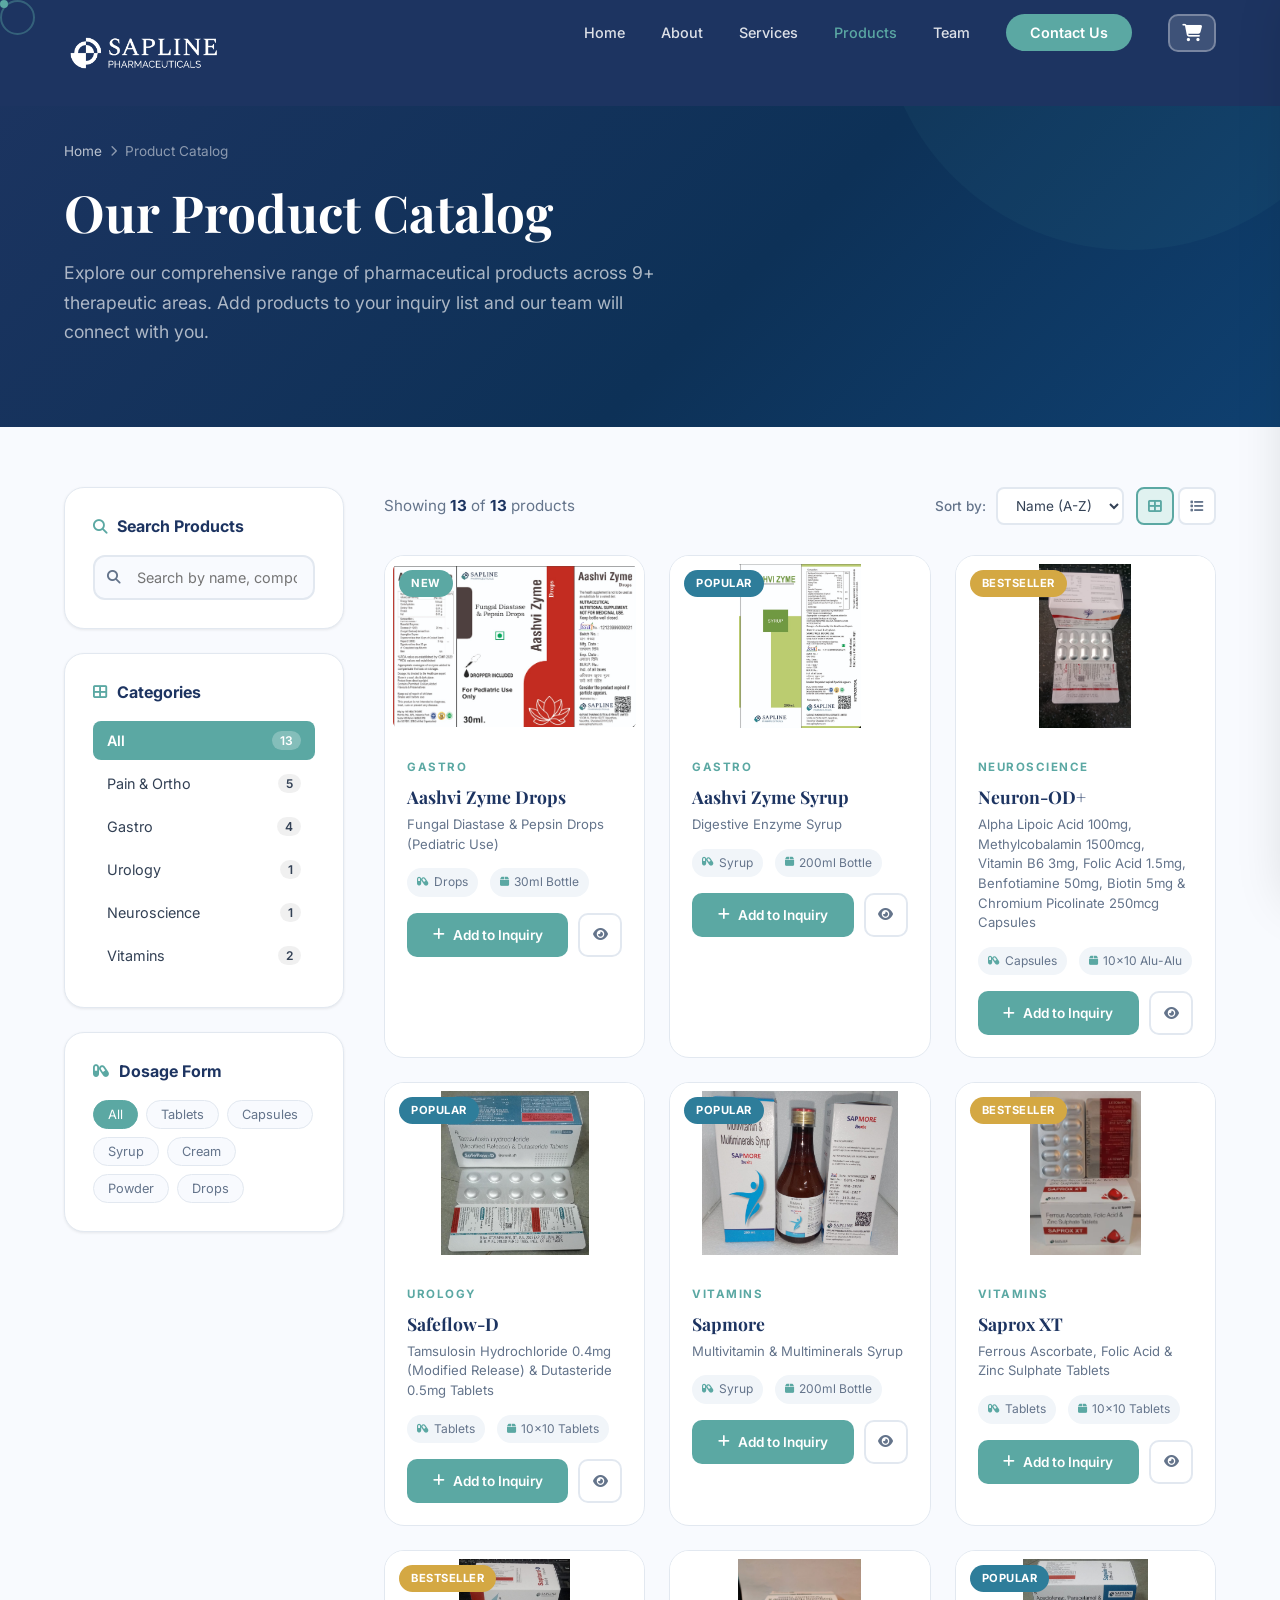
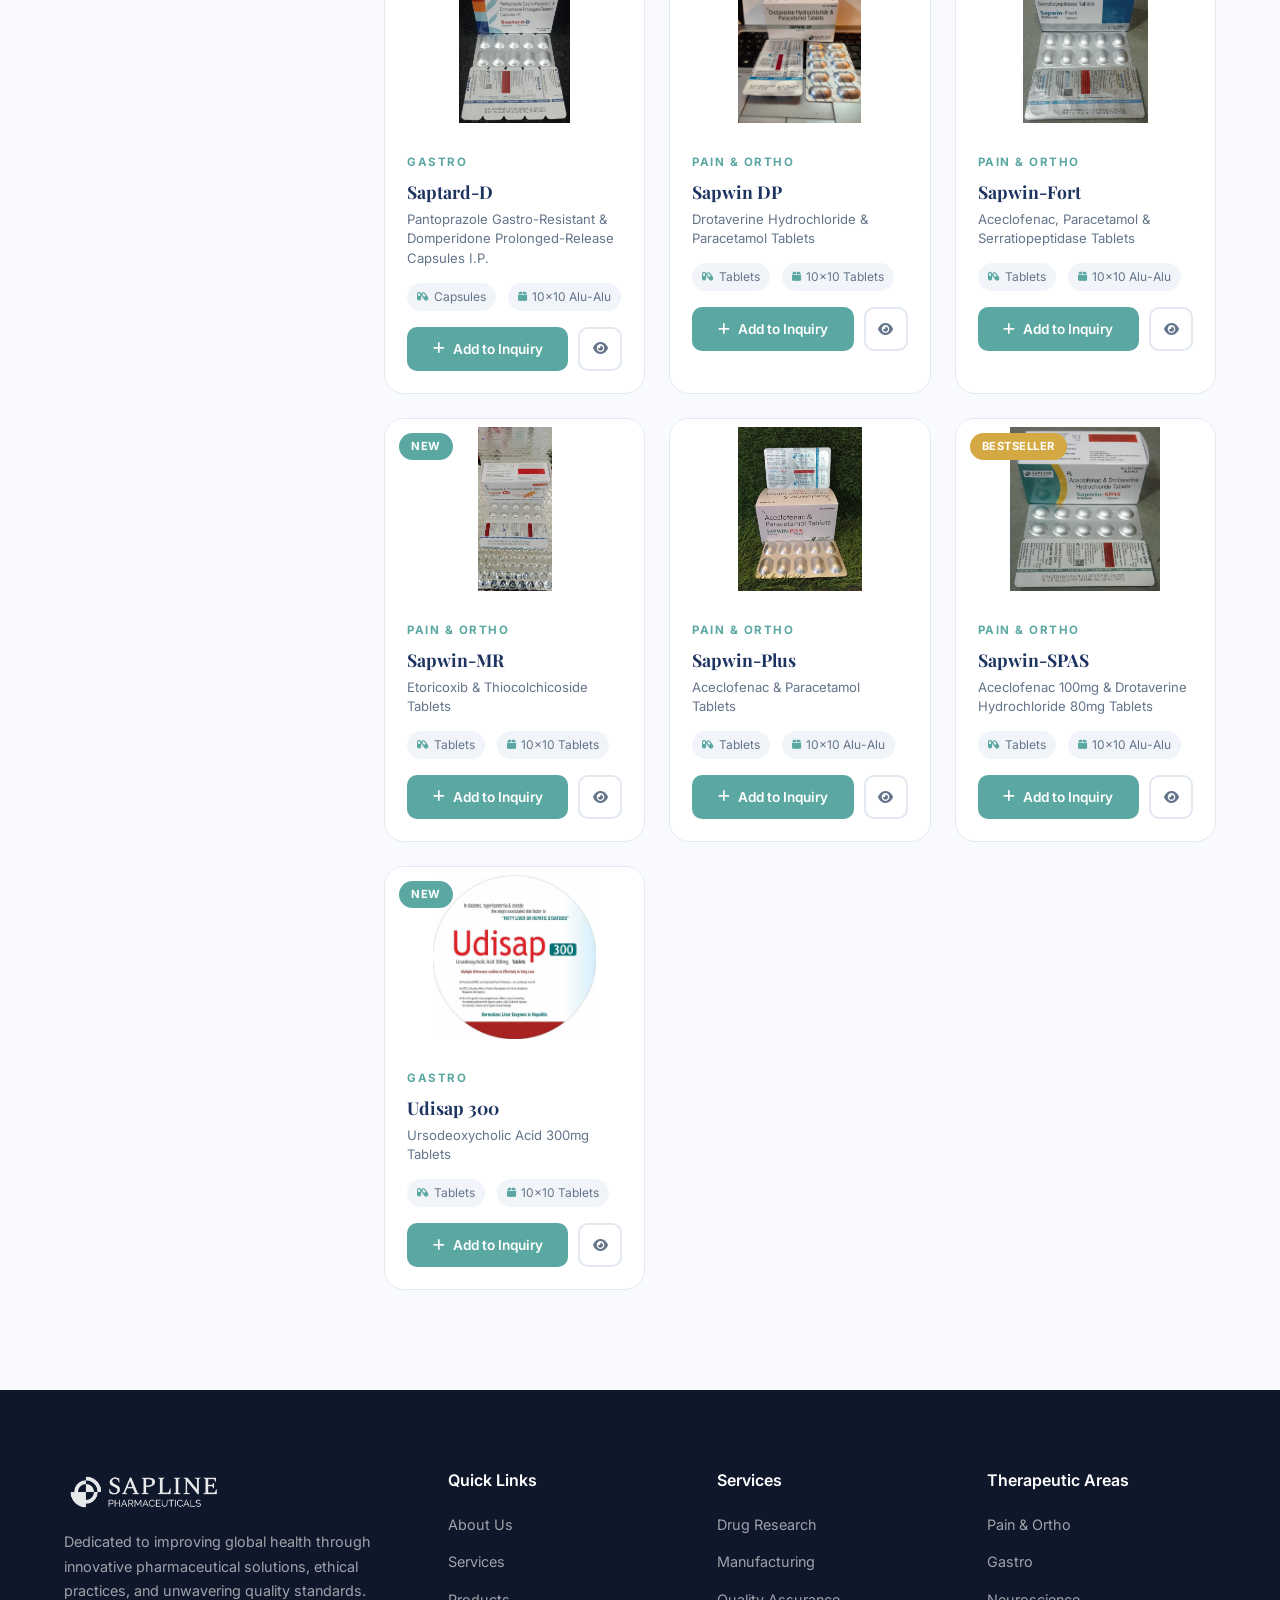
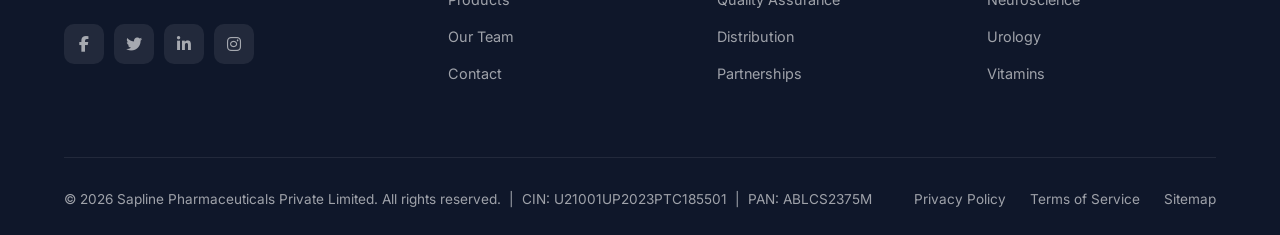
==== commit 37eac607: "Refactor code structure for improved readability and maintainability" ====
--- a/products.html
+++ b/products.html
@@ -34,10 +34,16 @@
                     </button>
                 </li>
             </ul>
-            <div class="hamburger" id="hamburger">
-                <span></span>
-                <span></span>
-                <span></span>
+            <div class="nav-right-mobile">
+                <button class="nav-cart nav-cart-mobile" onclick="openBasket()" title="Inquiry List">
+                    <i class="fas fa-shopping-cart"></i>
+                    <span class="nav-cart-count" id="topbarCountMobile">0</span>
+                </button>
+                <div class="hamburger" id="hamburger">
+                    <span></span>
+                    <span></span>
+                    <span></span>
+                </div>
             </div>
         </div>
     </nav>
--- a/css/products.css
+++ b/css/products.css
@@ -369,6 +369,24 @@
     animation: cartBounce 0.4s ease;
 }
 
+/* Mobile cart button (next to hamburger) — hidden on desktop */
+.nav-right-mobile {
+    display: none;
+    align-items: center;
+    gap: 12px;
+}
+
+@media (max-width: 768px) {
+    .nav-right-mobile {
+        display: flex;
+    }
+
+    /* Hide the cart button inside the slide-out menu on mobile */
+    .nav-links .nav-cart {
+        display: none;
+    }
+}
+
 /* ===== TOPBAR INQUIRY BUTTON ===== */
 .topbar-inquiry-btn {
     display: flex;
